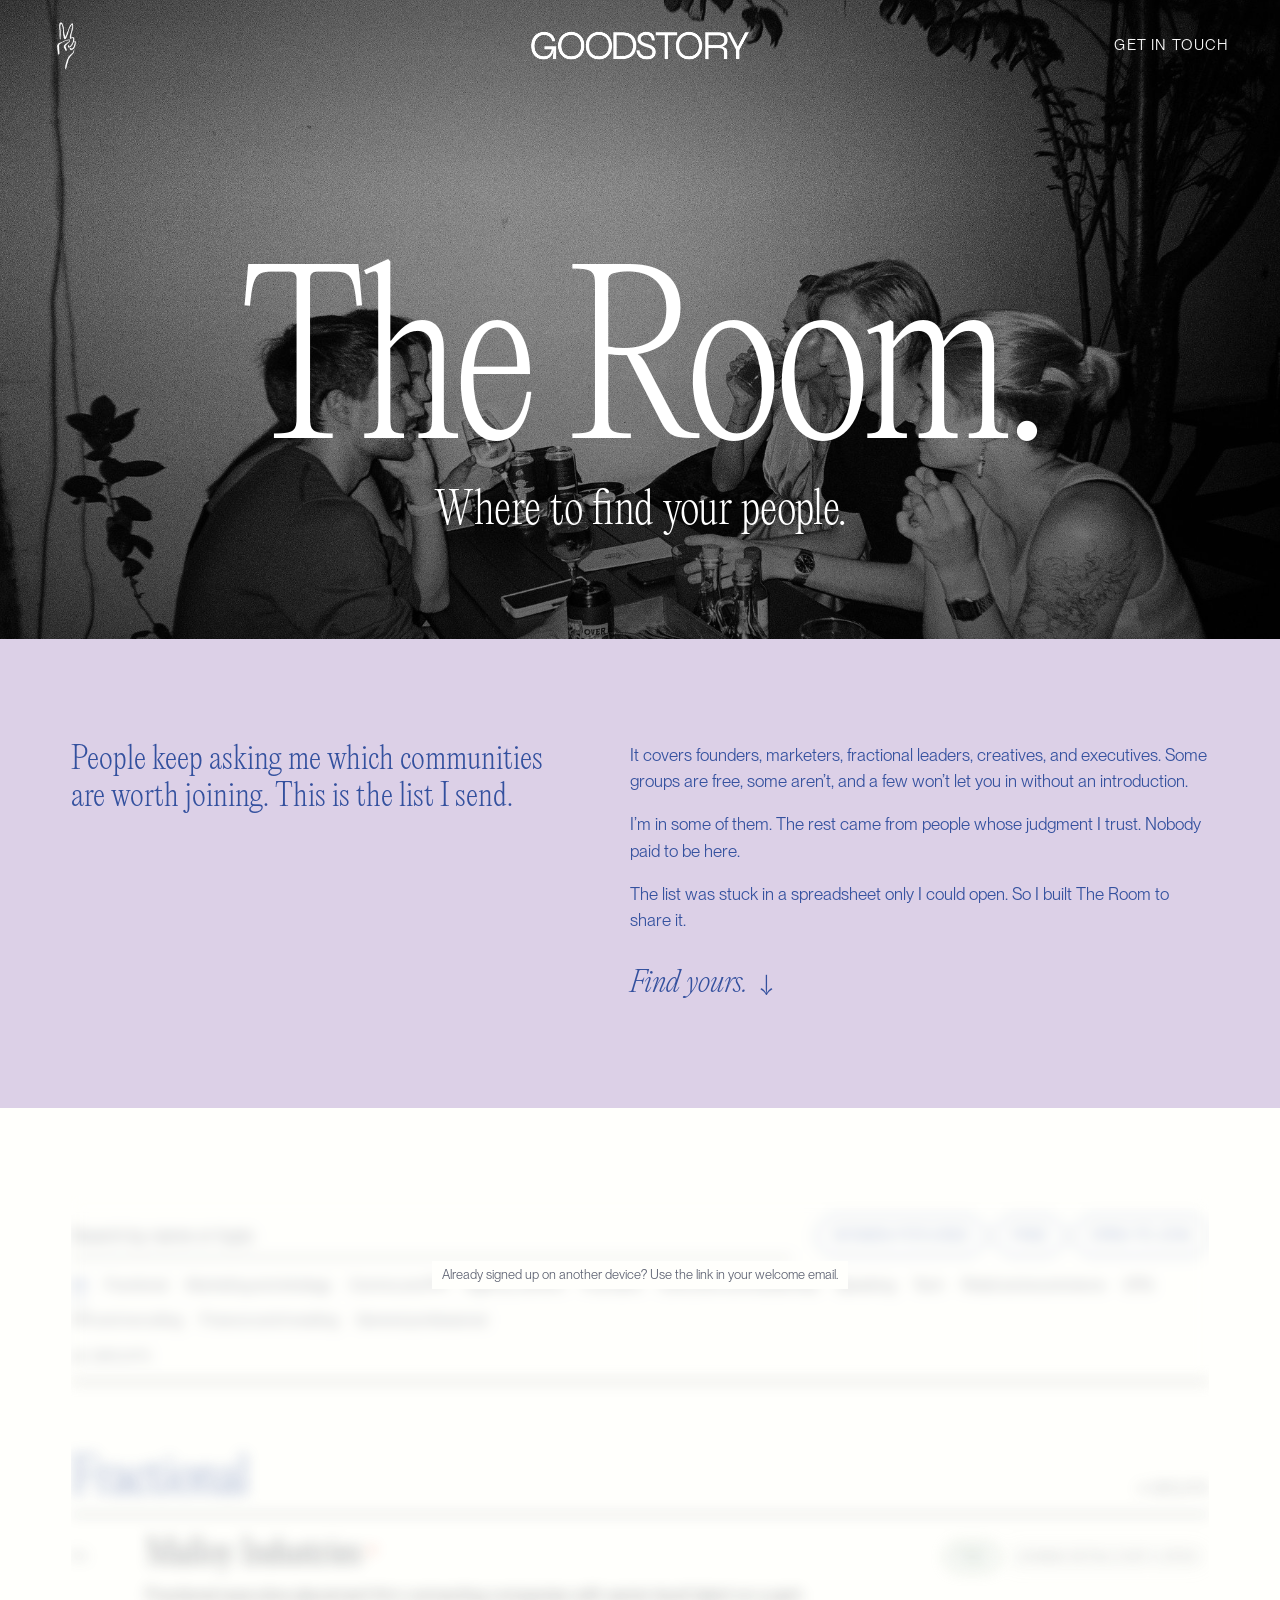
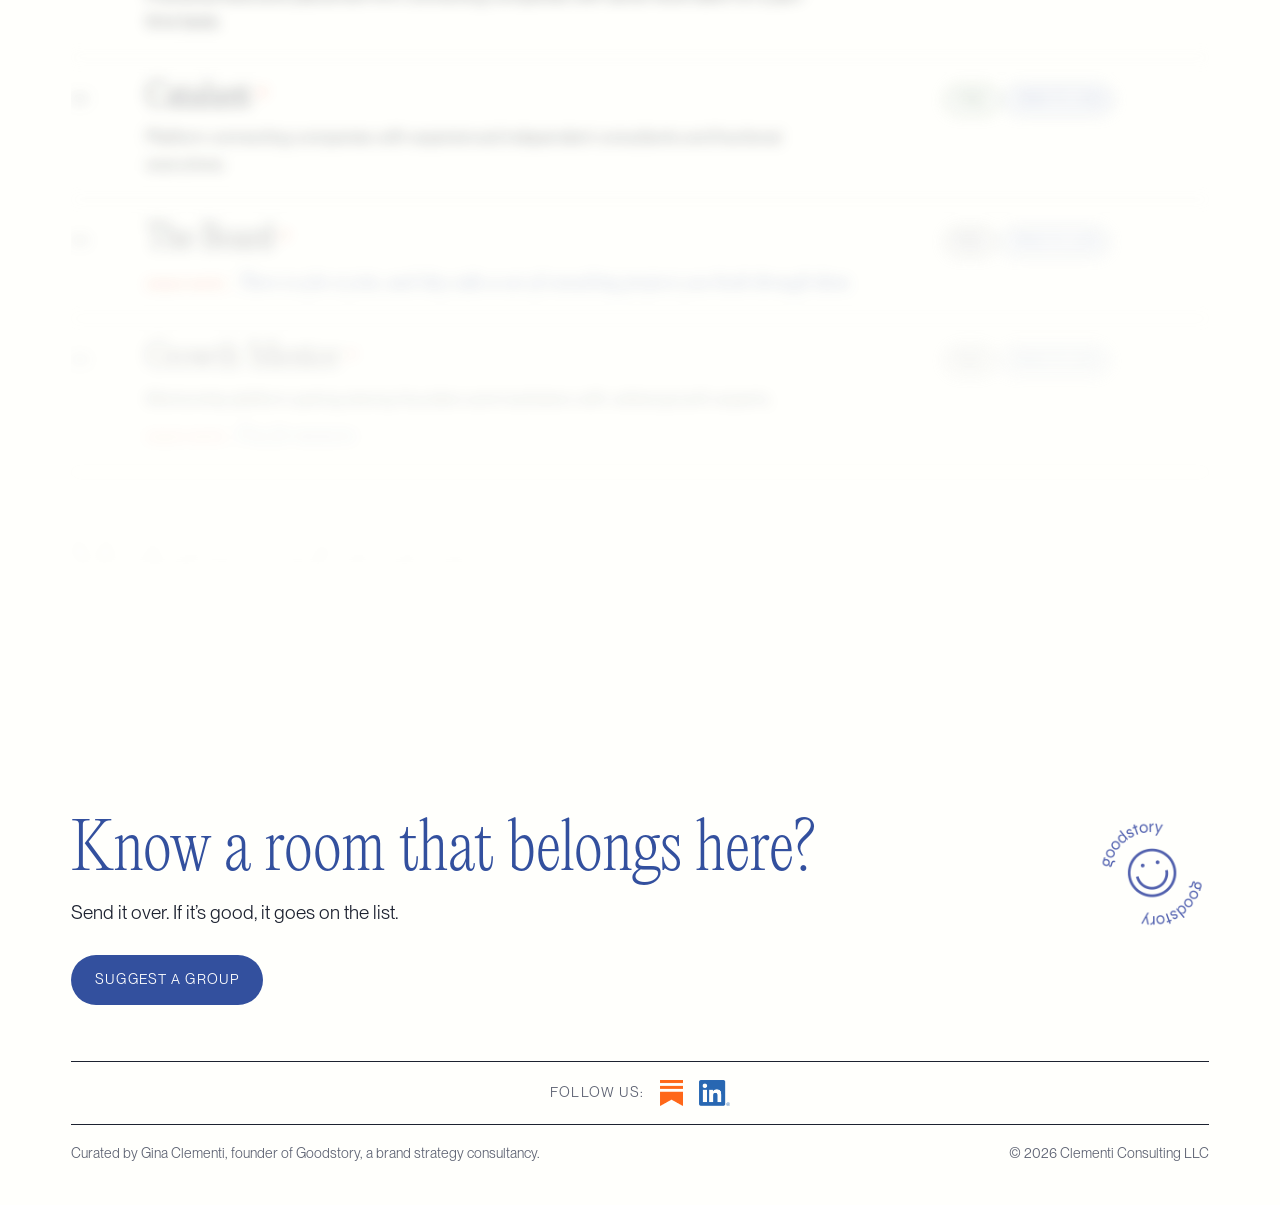
==== list-r7k2.html @ fc6323b0 "List page: soft email gate with Flodesk form" ====
<!doctype html>
<html lang="en">
<head>
  <meta charset="utf-8">
  <meta name="viewport" content="width=device-width, initial-scale=1">
  <title>Networking groups worth your time | Goodstory</title>
  <meta name="description" content="A curated list of professional communities for marketers, founders, fractional executives, and women in business. Filter by focus, cost, and how to get in.">
  <meta property="og:title" content="The Room: Where to find your people">
  <meta property="og:description" content="A curated list of professional communities for marketers, founders, fractional executives, and women in business. Filter by focus, cost, and how to get in.">
  <meta property="og:type" content="website">
  <meta name="twitter:card" content="summary">
  <meta name="robots" content="noindex, nofollow">
  <link rel="icon" type="image/png" href="goodstory-peace.png">
  <link rel="preload" href="editorial-new-ultralight.woff" as="font" type="font/woff" crossorigin>
  <link rel="preload" href="neue-montreal-book.woff" as="font" type="font/woff" crossorigin>
  <link rel="stylesheet" href="styles.css">
  <script>
    (function(w, d, t, h, s, n) {
      w.FlodeskObject = n;
      var fn = function() {
        (w[n].q = w[n].q || []).push(arguments);
      };
      w[n] = w[n] || fn;
      var f = d.getElementsByTagName(t)[0];
      var v = '?v=' + Math.floor(new Date().getTime() / (120 * 1000)) * 60;
      var sm = d.createElement(t);
      sm.async = true;
      sm.type = 'module';
      sm.src = h + s + '.mjs' + v;
      f.parentNode.insertBefore(sm, f);
      var sn = d.createElement(t);
      sn.async = true;
      sn.noModule = true;
      sn.src = h + s + '.js' + v;
      f.parentNode.insertBefore(sn, f);
    })(window, document, 'script', 'https://assets.flodesk.com', '/universal', 'fd');
  </script>
  <script>
    // Soft gate: decide before first paint whether this visitor is already "in".
    (function () {
      var KEY = "theroom_in";
      var inside = false;
      try { inside = localStorage.getItem(KEY) === "1"; } catch (e) {}
      var p = new URLSearchParams(location.search);
      if (p.get("in") === "1") {
        inside = true;
        try { localStorage.setItem(KEY, "1"); } catch (e) {}
        p.delete("in");
        var qs = p.toString();
        try { history.replaceState(null, "", location.pathname + (qs ? "?" + qs : "") + location.hash); } catch (e) {}
      }
      if (!inside) document.documentElement.classList.add("is-gated");
    })();
  </script>
</head>
<body>
  <a class="skip" href="#list">Skip to the list</a>

  <header class="masthead">
    <a class="masthead__peace" href="https://itsagoodstory.com/" target="_blank" rel="noopener" aria-label="Goodstory home">
      <span class="peace" aria-hidden="true"></span>
    </a>
    <a class="masthead__wordmark" href="https://itsagoodstory.com/" target="_blank" rel="noopener" aria-label="Goodstory">
      <span class="wordmark" aria-hidden="true"></span>
    </a>
    <a class="masthead__cta" href="https://itsagoodstory.com/contact-goodstory" target="_blank" rel="noopener">Get in touch</a>
  </header>

  <main>
    <section class="hero" aria-labelledby="title">
      <div class="hero__banner">
        <div class="hero__inner">
          <h1 id="title" class="hero__title">The Room.</h1>
          <p class="hero__sub">Where to find your people.</p>
        </div>
      </div>

      <div class="hero__intro">
      <div class="hero__inner hero__body">
        <p class="hero__lede">People keep asking me which communities are worth joining. This is the list I send.</p>
        <div class="hero__copy">
          <p>It covers founders, marketers, fractional leaders, creatives, and executives. Some groups are free, some aren’t, and a few won’t let you in without an introduction.</p>
          <p>I’m in some of them. The rest came from people whose judgment I trust. Nobody paid to be here.</p>
          <p>The list was stuck in a spreadsheet only I could open. So I built The Room to share it.</p>
          <a class="hero__find" href="#list">Find yours. <span aria-hidden="true">↓</span></a>
        </div>
      </div>
      </div>
    </section>

    <section id="list" class="directory" aria-label="Networking groups">
      <div class="gate" id="gate" role="dialog" aria-modal="false" aria-labelledby="gate-title">
        <div class="gate__card">
          <h2 id="gate-title" class="visually-hidden">Sign up to open The Room</h2>
          <div id="fd-form-6ad8dcfd21298a131143dacb"></div>
          <script>
            window.fd('form', {
              formId: '6ad8dcfd21298a131143dacb',
              containerEl: '#fd-form-6ad8dcfd21298a131143dacb'
            });
          </script>
          <p class="gate__fine">Already signed up on another device? Use the link in your welcome email.</p>
        </div>
      </div>
      <div class="directory__body">
      <div class="controls" role="search">
        <div class="controls__row">
          <label class="search">
            <span class="visually-hidden">Search by name or topic</span>
            <input id="q" type="search" placeholder="Search by name or topic" autocomplete="off">
          </label>
          <div class="toggles" role="group" aria-label="Filters">
            <button type="button" class="toggle" data-toggle="women" aria-pressed="false">Women-focused</button>
            <button type="button" class="toggle" data-toggle="free" aria-pressed="false">Free</button>
            <button type="button" class="toggle" data-toggle="open" aria-pressed="false">Open to join</button>
          </div>
        </div>
        <div class="cats" role="group" aria-label="Focus" id="cats"></div>
        <p class="count" id="count" aria-live="polite"></p>
      </div>

      <div id="results"></div>

      <div class="empty" id="empty" hidden>
        <p>No groups match these filters.</p>
        <button type="button" class="link-button" id="clear">Clear filters</button>
      </div>
      </div>
    </section>

    <section class="byou" aria-labelledby="byou-title">
      <div class="byou__inner">
        <p class="eyebrow">Brand of You</p>
        <h2 id="byou-title" class="byou__title">You can’t be in every room. <em>Your story can.</em></h2>
        <div class="byou__copy">
          <p>This list can help you find the right room. The real test comes later, in the rooms you’re not in.</p>
          <p>Someone says, “You should talk to...” and has to explain why. Figure out what you’re known for. Build the story around it. Make it easy for other people to carry.</p>
          <a class="button" href="https://itsagoodstory.com/services-storytelling-brand-of-you" target="_blank" rel="noopener">See how Brand of You works</a>
        </div>
      </div>
    </section>
  </main>

  <footer class="footer">
    <div class="footer__top">
      <div>
        <h2 class="footer__title">Know a room that belongs here?</h2>
        <p class="footer__sub">Send it over. If it’s good, it goes on the list.</p>
        <a class="button button--blue" href="mailto:gina@itsagoodstory.com?subject=A%20room%20for%20the%20list">Suggest a group</a>
      </div>
      <img class="badge" src="goodstory-badge.png" alt="" width="480" height="480">
    </div>
    <div class="footer__bar">
      <div class="follow">
        <span class="follow__label">Follow us:</span>
        <a href="https://goodstory.substack.com/" target="_blank" rel="noopener" aria-label="Goodstory on Substack (opens in a new tab)">
          <img src="icon-substack.png" alt="" width="84" height="96" class="follow__icon follow__icon--substack">
        </a>
        <a href="https://www.linkedin.com/company/itsagoodstory/" target="_blank" rel="noopener" aria-label="Goodstory on LinkedIn (opens in a new tab)">
          <img src="icon-linkedin.png" alt="" width="120" height="102" class="follow__icon follow__icon--linkedin">
        </a>
      </div>
    </div>
    <div class="footer__base">
      <p>Curated by Gina Clementi, founder of Goodstory, a brand strategy consultancy.</p>
      <p>© 2026 Clementi Consulting LLC</p>
    </div>
  </footer>

  <script src="app.js" defer></script>
  <script>
    // Unlock once the Flodesk form is submitted successfully.
    (function () {
      var root = document.documentElement;
      if (!root.classList.contains("is-gated")) return;
      var box = document.getElementById("fd-form-6ad8dcfd21298a131143dacb");
      var done = false;
      function unlock() {
        if (done) return; done = true;
        try { localStorage.setItem("theroom_in", "1"); } catch (e) {}
        setTimeout(function () {
          root.classList.remove("is-gated");
          var c = document.getElementById("controls-start") || document.getElementById("list");
          if (c) c.scrollIntoView({ behavior: "smooth", block: "start" });
        }, 1400);
      }
      // Flodesk swaps the form for its thank-you message after a successful submit.
      var submitted = false;
      box.addEventListener("submit", function (e) {
        var f = e.target;
        if (f && f.checkValidity && f.checkValidity()) {
          submitted = true;
          setTimeout(function () { if (submitted) unlock(); }, 4000); // fallback
        }
      }, true);
      new MutationObserver(function () {
        if (!submitted) return;
        var f = box.querySelector("form");
        var gone = !f || f.offsetParent === null || !box.querySelector("input[type=text], input[type=email]") ||
          [].every.call(box.querySelectorAll("input[type=text], input[type=email]"), function (i) { return i.offsetParent === null; });
        if (gone) unlock();
      }).observe(box, { childList: true, subtree: true, attributes: true });
    })();
  </script>
</body>
</html>
---- styles.css ----
/* The Room — Goodstory
   Fonts: PP Editorial New + PP Neue Montreal (files live alongside this stylesheet). */

@font-face { font-family: "Editorial"; src: url("editorial-new-ultralight.woff") format("woff"); font-weight: 200; font-style: normal; font-display: swap; }
@font-face { font-family: "Editorial"; src: url("editorial-new-ultralight-italic.woff") format("woff"); font-weight: 200; font-style: italic; font-display: swap; }
@font-face { font-family: "Montreal"; src: url("neue-montreal-book.woff") format("woff"); font-weight: 400; font-style: normal; font-display: swap; }
@font-face { font-family: "Montreal"; src: url("neue-montreal-medium.woff") format("woff"); font-weight: 500; font-style: normal; font-display: swap; }

:root {
  --cream: #fffffc;
  --paper: #faf9f7;
  --stone: #eaeae7;
  --ink: #1d2230;
  --muted: #5d6272;
  --blue: #33509e;
  --red: #eb3416;
  --lavender: #dcd0e7;
  --green: #1b5125;

  --serif: "Editorial", "Iowan Old Style", "Palatino Linotype", Georgia, serif;
  --sans: "Montreal", "Helvetica Neue", Helvetica, Arial, sans-serif;

  --gutter: clamp(16px, 4vw, 56px);
  --max: 1240px;
}

*, *::before, *::after { box-sizing: border-box; }
html { scroll-behavior: smooth; -webkit-text-size-adjust: 100%; }
body {
  margin: 0;
  background: var(--cream);
  color: var(--ink);
  font-family: var(--sans);
  font-size: 17px;
  line-height: 1.55;
  -webkit-font-smoothing: antialiased;
}
a { color: inherit; }
img { max-width: 100%; }
:focus-visible { outline: 2px solid var(--red); outline-offset: 3px; }

.visually-hidden { position: absolute !important; width: 1px; height: 1px; overflow: hidden; clip: rect(0 0 0 0); white-space: nowrap; }
.skip { position: absolute; left: -9999px; top: 8px; background: var(--blue); color: #fff; padding: 8px 14px; z-index: 50; }
.skip:focus { left: 8px; }

/* Brand marks — PNGs used as masks so they can take any brand color */
.peace, .wordmark { display: block; background: var(--blue); -webkit-mask-repeat: no-repeat; mask-repeat: no-repeat; -webkit-mask-size: contain; mask-size: contain; -webkit-mask-position: center; mask-position: center; }
.peace { -webkit-mask-image: url("goodstory-peace.png"); mask-image: url("goodstory-peace.png"); width: 30px; aspect-ratio: 200 / 370; }
.badge { width: 112px; height: auto; flex: none; }
.wordmark { -webkit-mask-image: url("goodstory-wordmark.png"); mask-image: url("goodstory-wordmark.png"); width: clamp(150px, 18vw, 250px); aspect-ratio: 900 / 180; }

/* Masthead — mirrors itsagoodstory.com */
.masthead {
  position: absolute;
  top: 0;
  left: 0;
  right: 0;
  z-index: 20;
  display: grid;
  grid-template-columns: 1fr auto 1fr;
  align-items: center;
  padding: 18px var(--gutter);
}
.masthead__peace { justify-self: start; }
.masthead__cta {
  justify-self: end;
  color: var(--blue);
  text-decoration: none;
  text-transform: uppercase;
  letter-spacing: .08em;
  font-size: 15px;
}
.masthead__cta:hover { color: var(--red); }

/* Hero */
.hero__inner { max-width: var(--max); margin: 0 auto; padding: 0 var(--gutter); }
/* Your photo, darkened so the white headline reads. The grain comes from the photo itself. */
.hero__banner {
  position: relative;
  padding: clamp(200px, 22vw, 320px) 0 clamp(64px, 8vw, 112px);
  background-color: #1d1d1d;
  background-image:
    linear-gradient(180deg, rgba(0,0,0,.45) 0%, rgba(0,0,0,.28) 30%, rgba(0,0,0,.38) 70%, rgba(0,0,0,.55) 100%),
    url("room-hero.jpg");
  background-size: cover;
  background-position: center 10%;
}
.hero__title {
  margin: 0;
  font-family: var(--serif);
  font-weight: 200;
  color: #fff;
  font-size: clamp(84px, 17vw, 240px);
  line-height: .86;
  letter-spacing: -.035em;
}
.hero__sub {
  margin: 18px 0 0;
  font-family: var(--serif);
  font-weight: 200;
  font-size: clamp(26px, 3.4vw, 44px);
  line-height: 1.15;
  color: #fff;
}
.hero__body {
  display: grid;
  grid-template-columns: 5fr 6fr;
  gap: clamp(28px, 6vw, 96px);
}
/* Lavender "breathing room" block for the intro, per the brand guidelines */
.hero__intro { color: var(--blue); background: var(--lavender); padding: clamp(56px, 8vw, 104px) 0; margin-bottom: clamp(48px, 7vw, 88px); }
.hero__lede {
  margin: 0;
  font-family: var(--serif);
  font-weight: 200;
  font-size: clamp(24px, 2.4vw, 32px);
  line-height: 1.22;
}
.hero__copy p { margin: 0 0 1em; max-width: 34em; }
.hero__find {
  display: inline-flex;
  gap: .4em;
  margin-top: .4em;
  font-family: var(--serif);
  font-style: italic;
  font-size: 28px;
  color: var(--red);
  text-decoration: none;
}
.hero__find:hover { text-decoration: underline; text-underline-offset: 6px; text-decoration-thickness: 1px; }

/* Directory */
.directory {
  max-width: var(--max);
  margin: 0 auto;
  padding: 0 var(--gutter) clamp(72px, 10vw, 140px);
  scroll-margin-top: 0;
}
.controls {
  position: sticky;
  top: 0;
  z-index: 10;
  background: var(--cream);
  padding: 18px 0 14px;
  border-bottom: 1px solid var(--ink);
}
.controls__row { display: flex; flex-wrap: wrap; gap: 14px 24px; align-items: center; justify-content: space-between; }
.search { flex: 1 1 280px; }
.search input {
  width: 100%;
  font: inherit;
  font-size: 18px;
  color: var(--ink);
  background: transparent;
  border: 0;
  border-bottom: 1px solid var(--muted);
  border-radius: 0;
  padding: 8px 0;
  -webkit-appearance: none;
  appearance: none;
}
.search input::placeholder { color: var(--muted); }
.search input:focus { outline: none; border-bottom-color: var(--blue); }

.toggles { display: flex; flex-wrap: wrap; gap: 8px; }
.toggle, .cat {
  font: inherit;
  cursor: pointer;
  border-radius: 999px;
  transition: background-color .15s, color .15s, border-color .15s;
}
.toggle {
  font-size: 14px;
  letter-spacing: .06em;
  text-transform: uppercase;
  padding: 8px 16px;
  color: var(--blue);
  background: transparent;
  border: 1px solid var(--blue);
}
.toggle:hover { background: var(--lavender); }
.toggle[aria-pressed="true"] { background: var(--blue); color: #fff; }

.cats { display: flex; gap: 6px 18px; flex-wrap: wrap; margin-top: 14px; }
.cat {
  background: none;
  border: 0;
  border-radius: 0;
  padding: 2px 0;
  font-size: 15px;
  color: var(--muted);
  border-bottom: 1px solid transparent;
}
.cat:hover { color: var(--ink); }
.cat[aria-pressed="true"] { color: var(--blue); border-bottom-color: var(--blue); }
.count { margin: 12px 0 0; font-size: 13px; letter-spacing: .08em; text-transform: uppercase; color: var(--muted); }

.section { margin-top: clamp(40px, 6vw, 72px); }
.section__head {
  display: flex;
  align-items: baseline;
  justify-content: space-between;
  gap: 16px;
  padding-bottom: 10px;
  border-bottom: 1px solid var(--ink);
}
.section__title {
  margin: 0;
  font-family: var(--serif);
  font-weight: 200;
  font-size: clamp(30px, 4vw, 48px);
  line-height: 1.05;
  color: var(--blue);
}
.section__n { font-size: 13px; letter-spacing: .08em; text-transform: uppercase; color: var(--muted); white-space: nowrap; }

.group {
  display: grid;
  grid-template-columns: 3.2rem minmax(0, 1fr) minmax(0, 16.5rem);
  gap: 8px 24px;
  padding: 22px 0;
  border-bottom: 1px solid var(--stone);
}
.group__idx { font-size: 13px; color: var(--muted); padding-top: 9px; font-variant-numeric: tabular-nums; }
.group__name {
  margin: 0;
  font-family: var(--serif);
  font-weight: 200;
  font-size: clamp(26px, 2.6vw, 34px);
  line-height: 1.1;
}
.group__name a { text-decoration: none; background-image: linear-gradient(var(--red), var(--red)); background-size: 0 1px; background-position: 0 100%; background-repeat: no-repeat; transition: background-size .25s; }
.group__name a:hover { background-size: 100% 1px; color: var(--ink); }
.group__name .arrow { font-family: var(--sans); font-size: .5em; color: var(--red); vertical-align: .45em; margin-left: .25em; }
.group__desc { margin: 8px 0 0; max-width: 40em; }
.group__desc--missing { color: var(--muted); }
.group__note {
  margin: 12px 0 0;
  max-width: 40em;
  font-family: var(--serif);
  font-style: italic;
  font-size: 19px;
  line-height: 1.35;
  color: var(--blue);
}
.group__note::before { content: "Gina’s note: "; font-family: var(--sans); font-style: normal; font-size: 12px; letter-spacing: .08em; text-transform: uppercase; color: var(--red); margin-right: .35em; }
.group__nolink { font-size: 13px; color: var(--muted); margin: 8px 0 0; }

.tags { display: flex; flex-wrap: wrap; align-content: flex-start; gap: 6px; padding: 6px 0 0; list-style: none; margin: 0; }
.tag {
  font-size: 12px;
  letter-spacing: .06em;
  text-transform: uppercase;
  line-height: 1;
  padding: 7px 10px;
  white-space: nowrap;
  border-radius: 999px;
  border: 1px solid var(--stone);
  color: var(--ink);
  background: var(--paper);
}
.tag--free { background: #fff; border-color: var(--green); color: var(--green); }
.tag--paid { background: #fff; border-color: var(--ink); }
.tag--open { background: #fff; border-color: var(--blue); color: var(--blue); }
.tag--referral { background: var(--blue); border-color: var(--blue); color: #fff; }
.tag--women { background: var(--lavender); border-color: var(--lavender); color: var(--ink); }
.tag--unknown { color: var(--muted); background: transparent; border-style: dashed; border-color: #c9c9c4; }

.empty { padding: 56px 0; }
.empty p { margin: 0 0 10px; font-family: var(--serif); font-size: 32px; font-weight: 200; }
.link-button { font: inherit; background: none; border: 0; padding: 0; color: var(--red); text-decoration: underline; text-underline-offset: 4px; cursor: pointer; }

/* Brand of You — the green block from the main site */
.byou { background: var(--green); color: #fff; }
.byou__inner {
  max-width: var(--max);
  margin: 0 auto;
  padding: clamp(72px, 10vw, 140px) var(--gutter);
  display: grid;
  grid-template-columns: 7fr 5fr;
  gap: 24px clamp(28px, 6vw, 96px);
  align-items: end;
}
.eyebrow { grid-column: 1 / -1; margin: 0; font-size: 14px; letter-spacing: .1em; text-transform: uppercase; color: var(--lavender); }
.byou__title {
  margin: 0;
  font-family: var(--serif);
  font-weight: 200;
  font-size: clamp(44px, 6.4vw, 92px);
  line-height: .98;
  letter-spacing: -.02em;
}
.byou__title em { color: var(--lavender); }
.byou__copy p { margin: 0 0 1em; }
.button {
  display: inline-block;
  margin-top: .6em;
  padding: 14px 24px;
  border-radius: 999px;
  background: var(--lavender);
  color: var(--ink);
  text-decoration: none;
  font-size: 14px;
  letter-spacing: .08em;
  text-transform: uppercase;
  transition: background-color .15s, color .15s;
}
.button:hover { background: #fff; }

/* Footer */
.footer { max-width: var(--max); margin: 0 auto; padding: clamp(64px, 9vw, 120px) var(--gutter) 40px; }
.footer__top { display: flex; justify-content: space-between; align-items: flex-start; gap: 24px; }
.footer__title { margin: 0; font-family: var(--serif); font-weight: 200; font-size: clamp(38px, 5vw, 68px); line-height: 1.02; color: var(--blue); }
.footer__sub { margin: 14px 0 0; font-size: 19px; }
.footer__bar {
  display: flex;
  flex-wrap: wrap;
  align-items: center;
  justify-content: center;
  gap: 16px 32px;
  margin-top: 56px;
  padding: 18px 0;
  border-top: 1px solid var(--ink);
  border-bottom: 1px solid var(--ink);
}
.footer__links { display: flex; flex-wrap: wrap; gap: 12px 32px; }
.footer__links a { text-decoration: none; text-transform: uppercase; letter-spacing: .08em; font-size: 14px; color: var(--blue); }
.footer__links a:hover { color: var(--red); }
.footer__base { display: flex; flex-wrap: wrap; justify-content: space-between; gap: 8px 24px; margin-top: 18px; font-size: 14px; color: var(--muted); }
.footer__base p { margin: 0; }

/* Small screens */
@media (max-width: 820px) {
  .hero__body, .byou__inner { grid-template-columns: 1fr; }
  .group { grid-template-columns: 2.2rem minmax(0, 1fr); }
  .tags { grid-column: 2; padding-top: 4px; }
  .masthead__cta { font-size: 13px; }
  .peace { width: 24px; }
  .badge { width: 80px; }
}
@media (max-width: 520px) {
  .masthead { grid-template-columns: auto 1fr auto; gap: 12px; }
  .masthead__wordmark { justify-self: center; }
  .wordmark { width: 130px; }
  .controls { position: static; }
  .toggles { width: 100%; }
  .toggle { flex: 1 1 auto; padding: 8px 10px; font-size: 12px; }
  .cats { flex-wrap: nowrap; overflow-x: auto; padding-bottom: 6px; scrollbar-width: none; }
  .cats::-webkit-scrollbar { display: none; }
  .cat { white-space: nowrap; }
  .group { grid-template-columns: minmax(0, 1fr); }
  .group__idx { display: none; }
  .tags { grid-column: 1; }
}

@media (prefers-reduced-motion: reduce) {
  html { scroll-behavior: auto; }
  * { transition: none !important; }
}
.count__clear { margin-left: 14px; font-size: 13px; letter-spacing: .08em; text-transform: uppercase; }

.button--blue { background: var(--blue); color: #fff; margin-top: 28px; }
.button--blue:hover { background: var(--red); color: #fff; }
.follow { display: flex; align-items: center; gap: 16px; }
.follow__label { text-transform: uppercase; letter-spacing: .08em; font-size: 14px; color: var(--muted); }
.follow a { display: inline-flex; transition: opacity .15s, transform .15s; }
.follow a:hover { opacity: .8; transform: translateY(-1px); }
.follow__icon { height: 26px; width: auto; }

/* Header sits on the dark photo */
.masthead .peace, .masthead .wordmark { background: #fff; }
.masthead__cta { color: #fff; }
.masthead__cta:hover { color: var(--lavender); }
.hero__intro .hero__find { color: var(--blue); }
.hero__banner .hero__inner { text-align: center; }

/* Flodesk sign-up form, in its own blue band after Brand of You */
.signup { background: var(--blue); }
.signup__inner { max-width: 760px; margin: 0 auto; padding: clamp(40px, 6vw, 72px) var(--gutter); }

/* Landing page: what's inside teaser */
.inside__inner { max-width: var(--max); margin: 0 auto; padding: 0 var(--gutter) clamp(56px, 8vw, 104px); }
.eyebrow--blue { color: var(--blue); margin-bottom: 14px; }
.inside__title { margin: 0; max-width: 18em; font-family: var(--serif); font-weight: 200; font-size: clamp(34px, 4.6vw, 60px); line-height: 1.04; color: var(--blue); }
.inside__copy { margin: 20px 0 0; max-width: 34em; font-size: 18px; }
.inside__cats { display: flex; flex-wrap: wrap; gap: 8px; list-style: none; margin: 28px 0 0; padding: 0; }
.inside__cats li { font-size: 13px; letter-spacing: .06em; text-transform: uppercase; padding: 8px 12px; border: 1px solid var(--blue); border-radius: 999px; color: var(--blue); }

/* Soft gate on the list page */
.gate { display: none; }
.is-gated .directory { position: relative; }
.is-gated .gate {
  display: block;
  position: absolute;
  z-index: 15;
  top: clamp(24px, 4vw, 56px);
  left: var(--gutter);
  right: var(--gutter);
}
.gate__card { max-width: 640px; margin: 0 auto; text-align: center; }
.gate__card > div { box-shadow: 0 30px 80px rgba(29, 34, 48, .18); }
.gate__fine { margin: 14px 0 0; font-size: 13px; color: var(--muted); background: var(--cream); display: inline-block; padding: 4px 10px; }
.is-gated .directory__body {
  height: 980px;
  overflow: hidden;
  filter: blur(7px);
  opacity: .55;
  pointer-events: none;
  user-select: none;
  -webkit-mask-image: linear-gradient(#000 45%, transparent);
  mask-image: linear-gradient(#000 45%, transparent);
}
.is-gated .byou { display: none; }
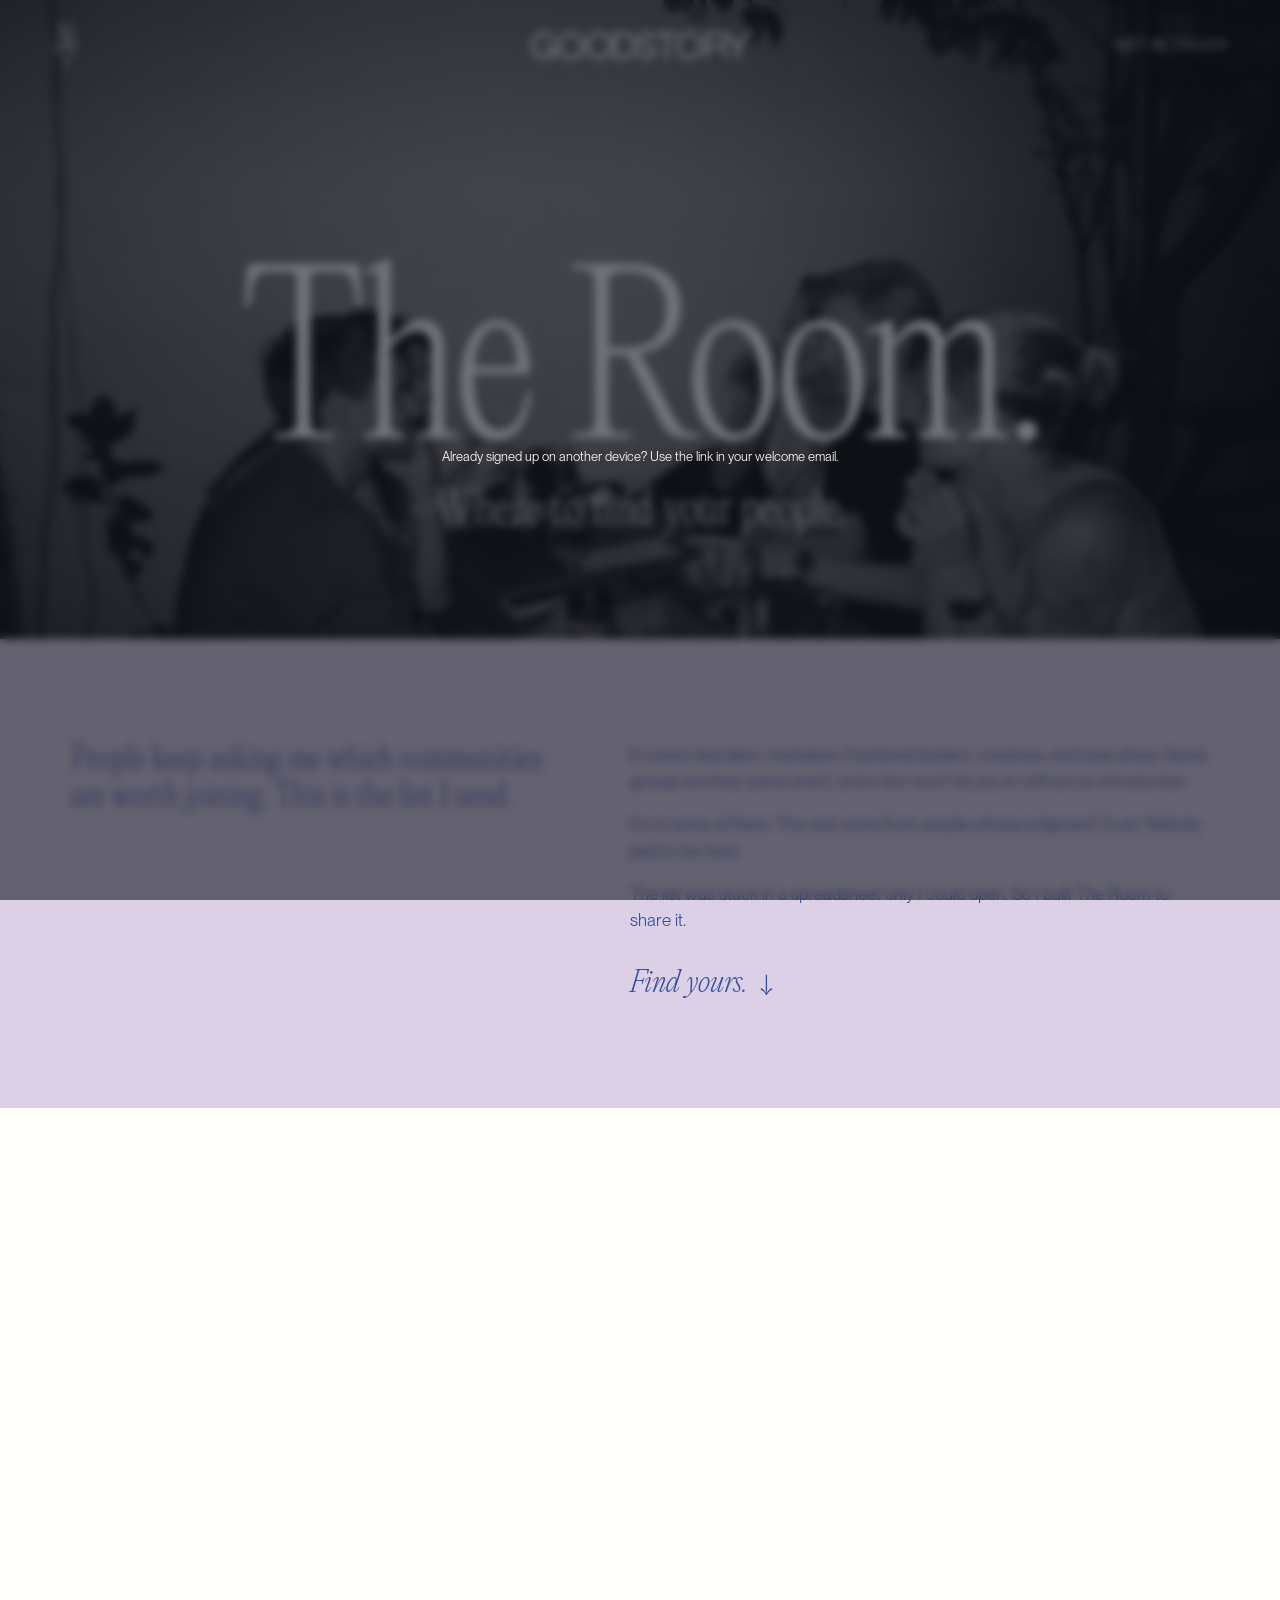
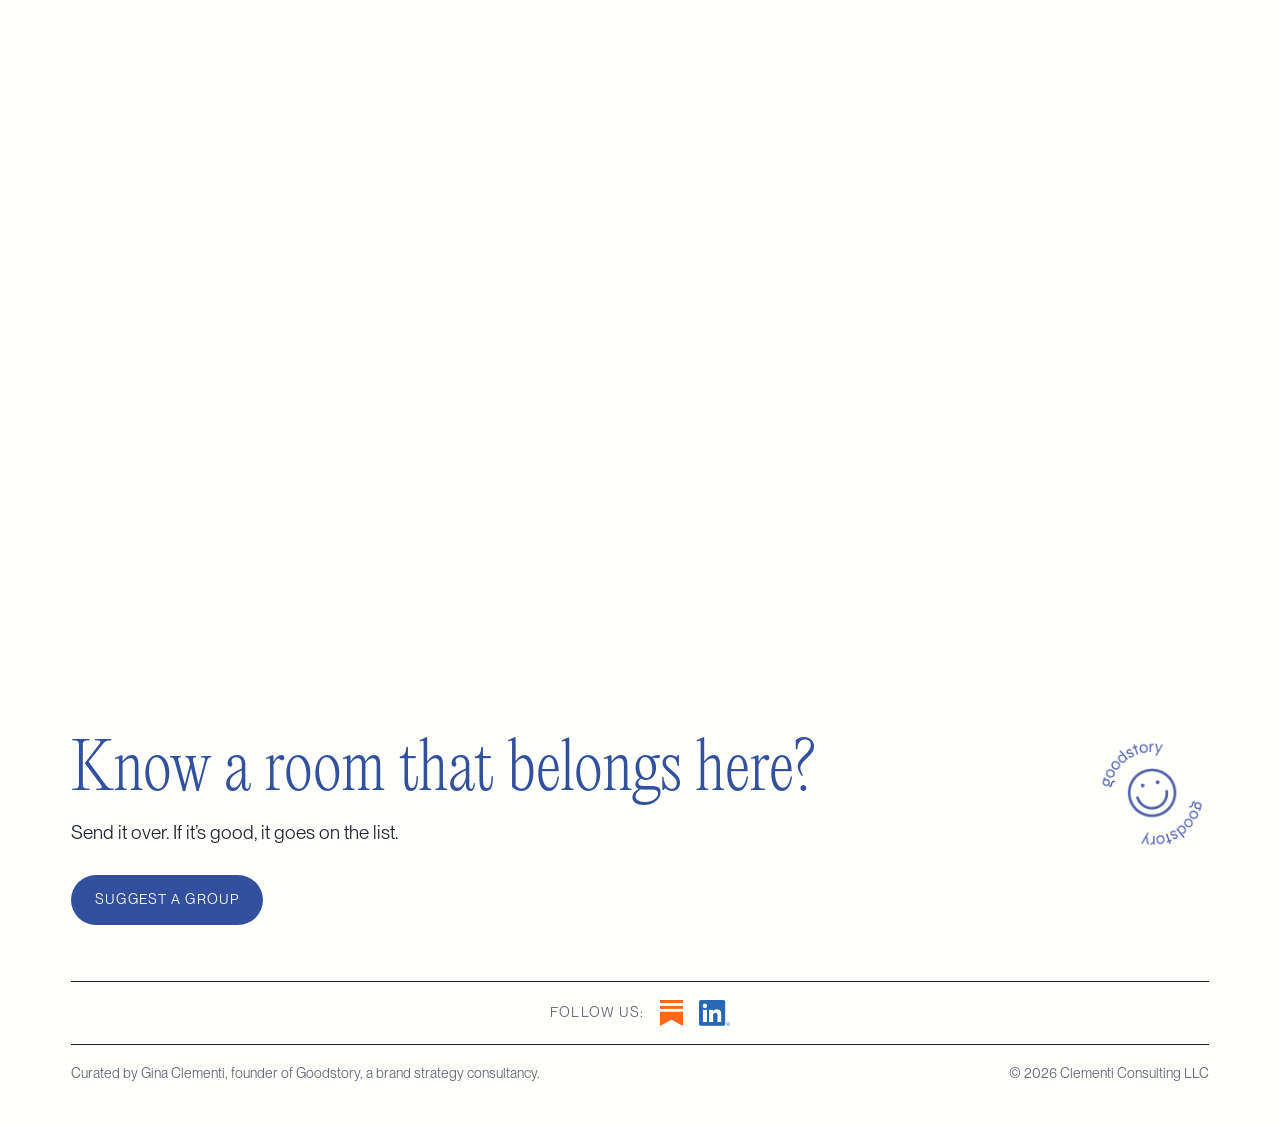
==== commit 3e419617: "Add files via upload" ====
--- a/list-r7k2.html
+++ b/list-r7k2.html
@@ -89,7 +89,7 @@
     </section>
 
     <section id="list" class="directory" aria-label="Networking groups">
-      <div class="gate" id="gate" role="dialog" aria-modal="false" aria-labelledby="gate-title">
+      <div class="gate" id="gate" role="dialog" aria-modal="true" aria-labelledby="gate-title">
         <div class="gate__card">
           <h2 id="gate-title" class="visually-hidden">Sign up to open The Room</h2>
           <div id="fd-form-6ad8dcfd21298a131143dacb"></div>
--- a/styles.css
+++ b/styles.css
@@ -388,20 +388,27 @@
 
 /* Soft gate on the list page */
 .gate { display: none; }
-.is-gated .directory { position: relative; }
+.is-gated, .is-gated body { overflow: hidden; }
 .is-gated .gate {
-  display: block;
-  position: absolute;
-  z-index: 15;
-  top: clamp(24px, 4vw, 56px);
-  left: var(--gutter);
-  right: var(--gutter);
-}
-.gate__card { max-width: 640px; margin: 0 auto; text-align: center; }
-.gate__card > div { box-shadow: 0 30px 80px rgba(29, 34, 48, .18); }
-.gate__fine { margin: 14px 0 0; font-size: 13px; color: var(--muted); background: var(--cream); display: inline-block; padding: 4px 10px; }
+  display: flex;
+  position: fixed;
+  inset: 0;
+  z-index: 100;
+  align-items: center;
+  justify-content: center;
+  padding: 24px 16px;
+  overflow-y: auto;
+  background: rgba(20, 24, 34, .6);
+  -webkit-backdrop-filter: blur(4px);
+  backdrop-filter: blur(4px);
+  animation: gate-in .35s ease-out both;
+}
+@keyframes gate-in { from { opacity: 0; } to { opacity: 1; } }
+.gate__card { width: 100%; max-width: 560px; margin: auto; text-align: center; }
+.gate__card > div { box-shadow: 0 30px 80px rgba(0, 0, 0, .35); }
+.gate__fine { margin: 14px 0 0; font-size: 13px; color: #fff; }
 .is-gated .directory__body {
-  height: 980px;
+  height: 900px;
   overflow: hidden;
   filter: blur(7px);
   opacity: .55;
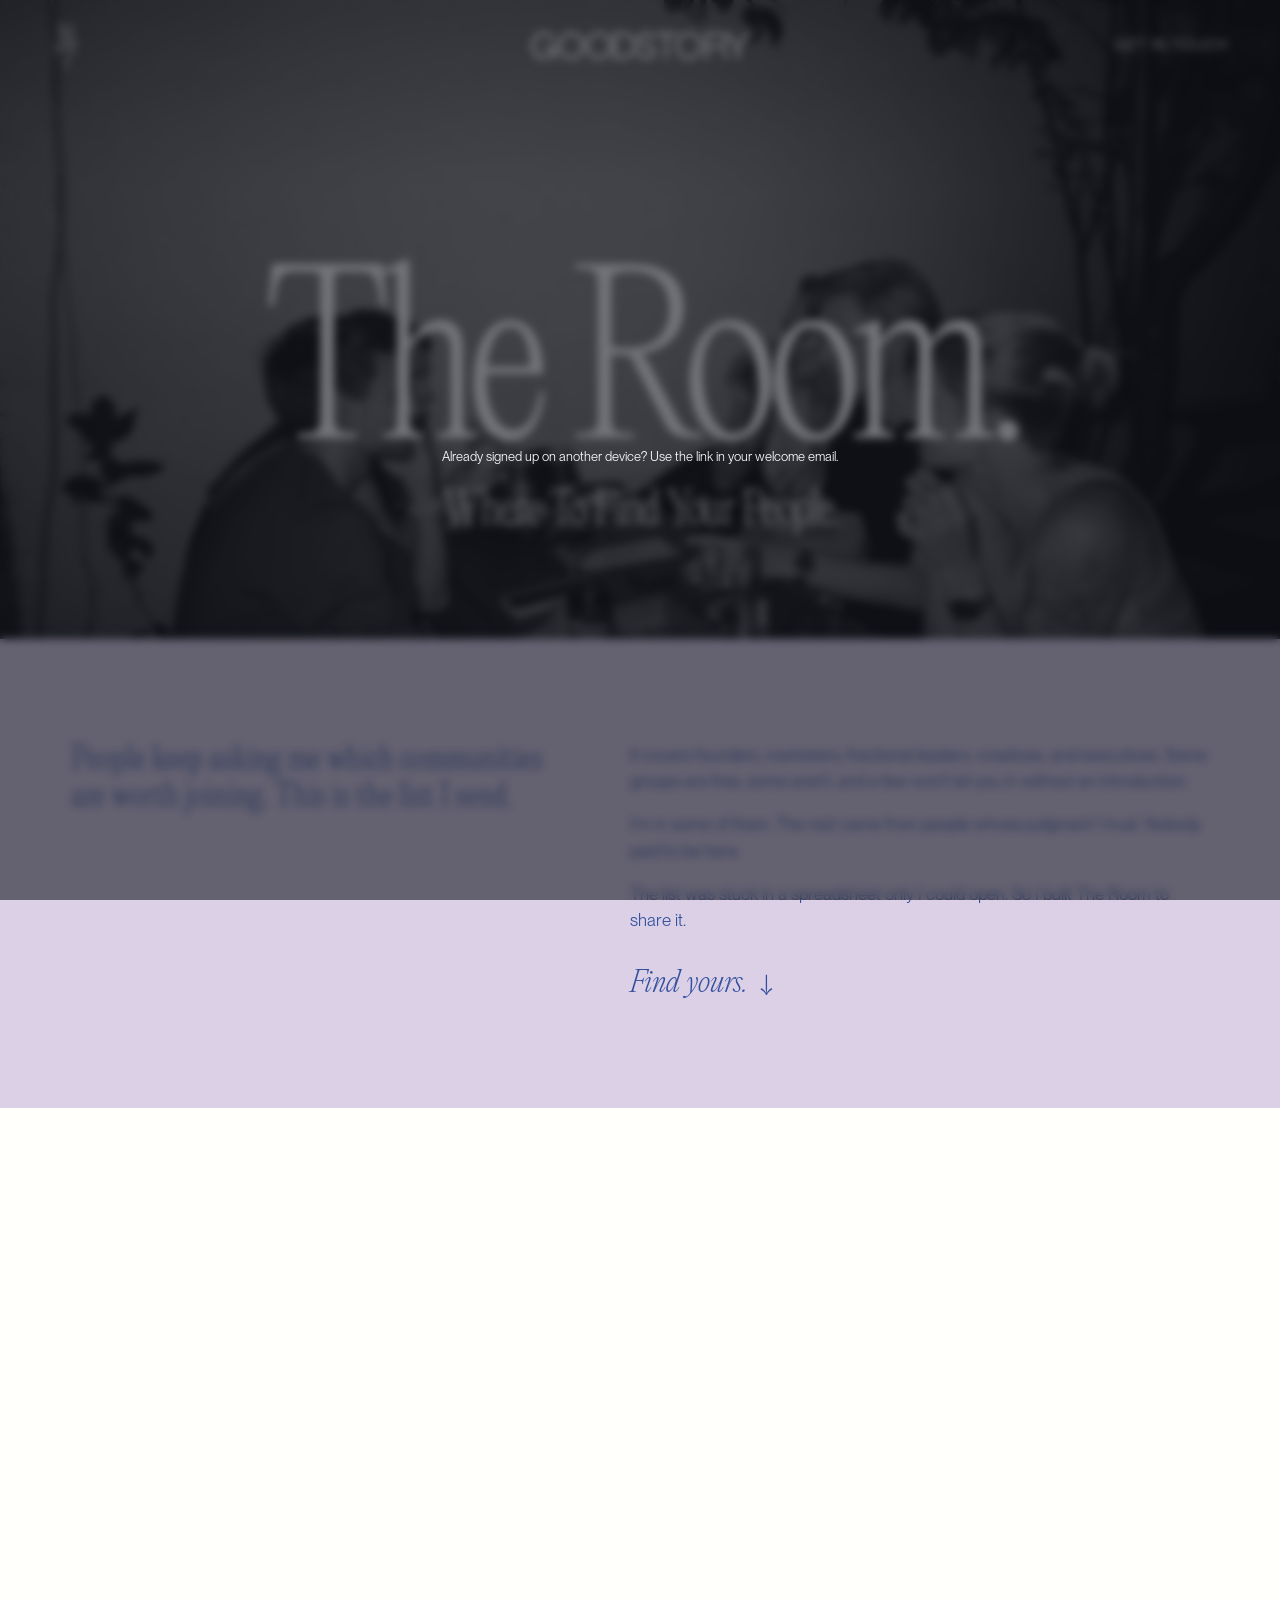
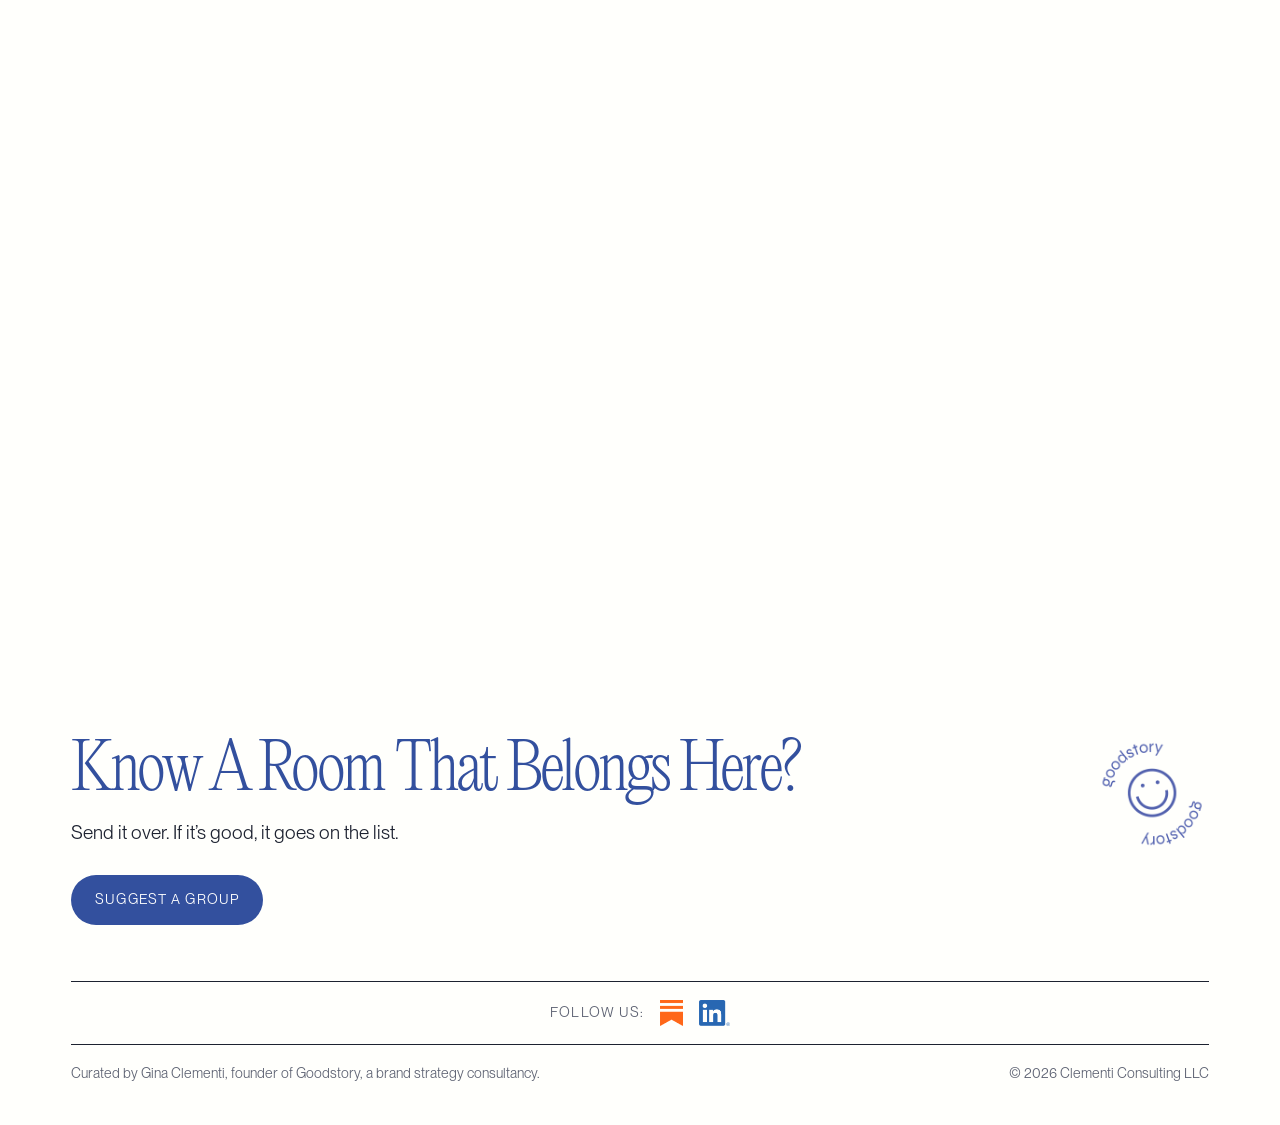
==== commit e7b5e87d: "Display type: tighter tracking and Title Case headlines to match itsagoodstory.com" ====
--- a/list-r7k2.html
+++ b/list-r7k2.html
@@ -71,7 +71,7 @@
       <div class="hero__banner">
         <div class="hero__inner">
           <h1 id="title" class="hero__title">The Room.</h1>
-          <p class="hero__sub">Where to find your people.</p>
+          <p class="hero__sub">Where To Find Your People.</p>
         </div>
       </div>
 
@@ -130,8 +130,11 @@
 
     <section class="byou" aria-labelledby="byou-title">
       <div class="byou__inner">
-        <p class="eyebrow">Brand of You</p>
-        <h2 id="byou-title" class="byou__title">You can’t be in every room. <em>Your story can.</em></h2>
+        <h2 id="byou-title" class="byou__title">
+          <span>You Can’t Be</span>
+          <span>In Every Room.</span>
+          <span class="byou__accent">Your Story Can.</span>
+        </h2>
         <div class="byou__copy">
           <p>This list can help you find the right room. The real test comes later, in the rooms you’re not in.</p>
           <p>Someone says, “You should talk to...” and has to explain why. Figure out what you’re known for. Build the story around it. Make it easy for other people to carry.</p>
@@ -144,7 +147,7 @@
   <footer class="footer">
     <div class="footer__top">
       <div>
-        <h2 class="footer__title">Know a room that belongs here?</h2>
+        <h2 class="footer__title">Know A Room That Belongs Here?</h2>
         <p class="footer__sub">Send it over. If it’s good, it goes on the list.</p>
         <a class="button button--blue" href="mailto:gina@itsagoodstory.com?subject=A%20room%20for%20the%20list">Suggest a group</a>
       </div>
--- a/styles.css
+++ b/styles.css
@@ -418,3 +418,34 @@
   mask-image: linear-gradient(#000 45%, transparent);
 }
 .is-gated .byou { display: none; }
+
+/* Brand of You: big, stacked headline like itsagoodstory.com */
+.byou__inner { display: block; }
+.byou__title {
+  font-size: clamp(64px, 11.5vw, 176px);
+  line-height: .84;
+  letter-spacing: -.035em;
+  margin: 0 0 clamp(40px, 6vw, 72px);
+}
+.byou__title span { display: block; }
+.byou__title .byou__accent { color: var(--lavender); }
+.byou__copy {
+  max-width: 34em;
+  margin-left: auto;
+  padding-left: 72px;
+  position: relative;
+}
+.byou__copy::before { content: ""; position: absolute; left: 0; top: .8em; width: 48px; border-top: 2px solid #fff; }
+@media (max-width: 820px) {
+  .byou__copy { margin-left: 0; padding-left: 0; padding-top: 24px; }
+  .byou__copy::before { top: 0; }
+}
+@media (max-width: 520px) { .byou__title { font-size: 15.5vw; } }
+
+/* Match itsagoodstory.com display type: very tight tracking, Title Case on big headlines */
+.hero__title { letter-spacing: -.06em; }
+.hero__sub { letter-spacing: -.035em; }
+.byou__title { letter-spacing: -.055em; }
+.footer__title { letter-spacing: -.045em; }
+.section__title { letter-spacing: -.04em; text-transform: capitalize; }
+.group__name { letter-spacing: -.025em; }
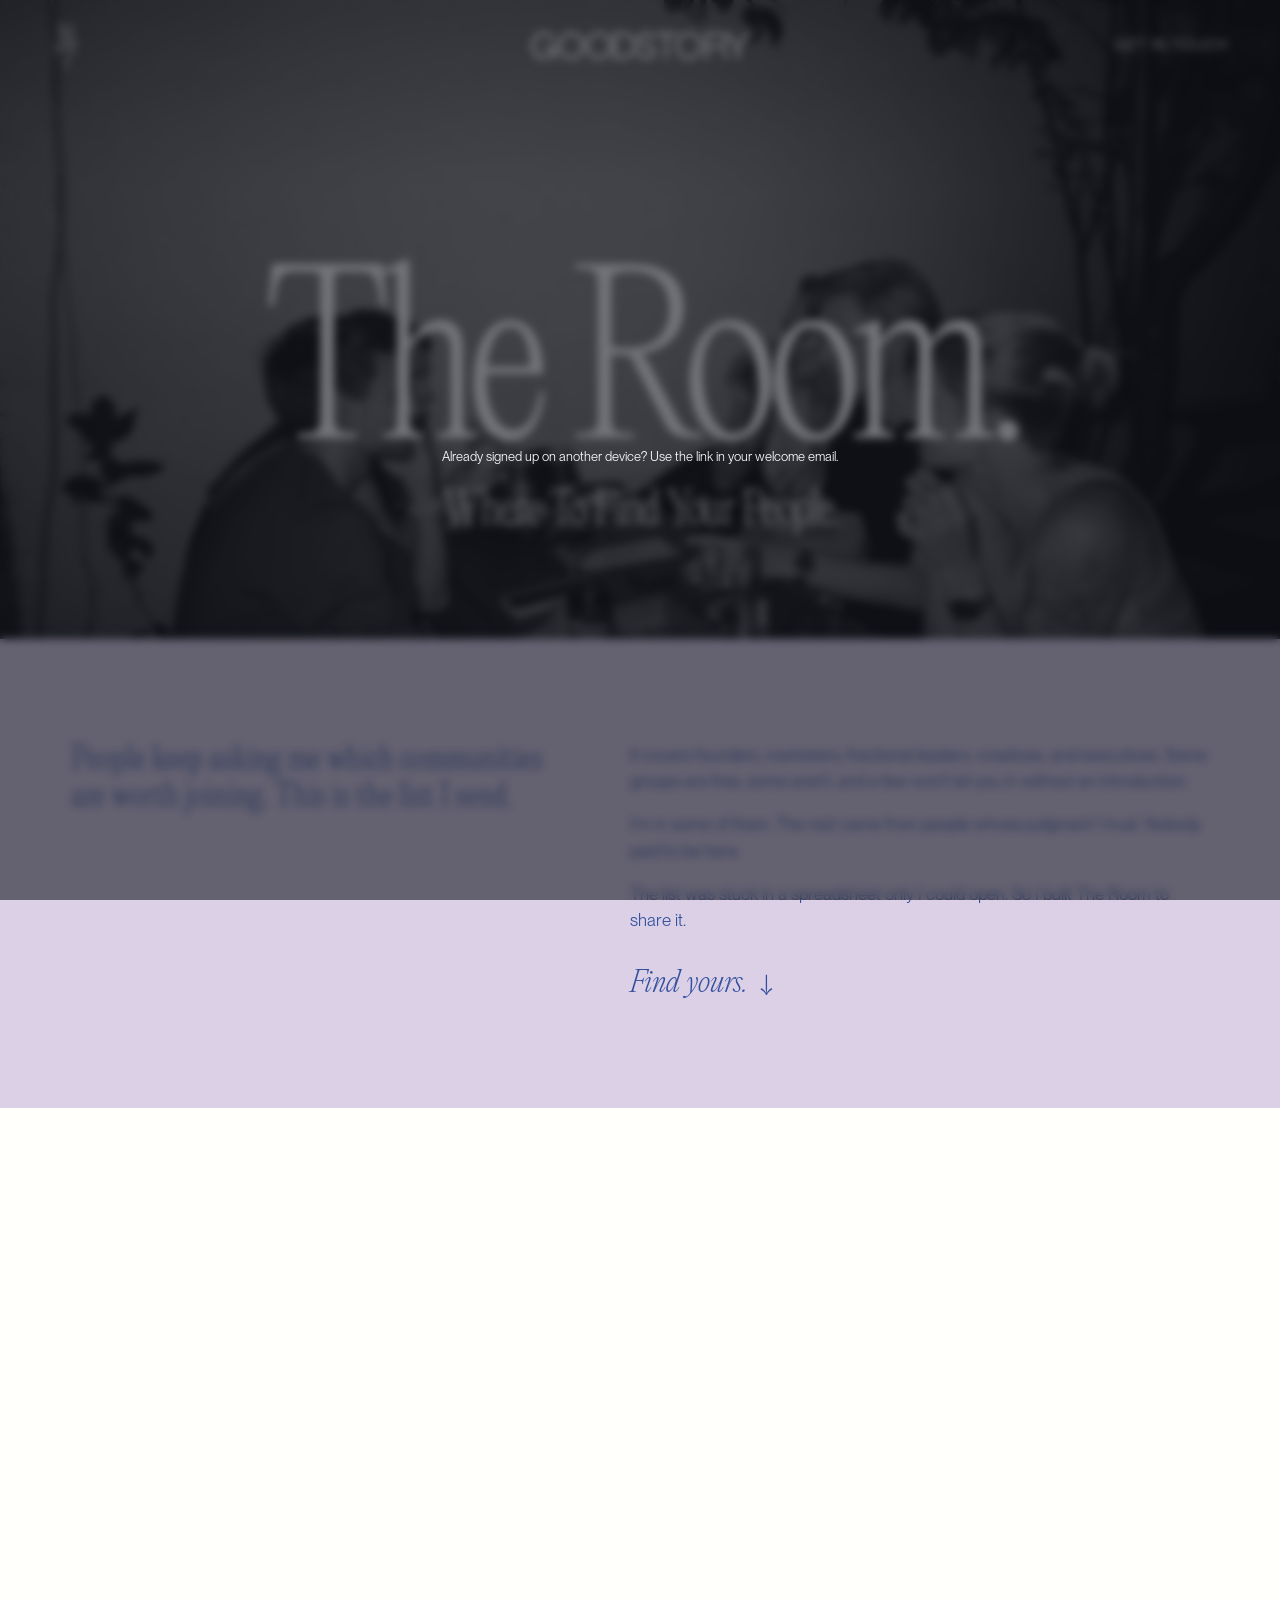
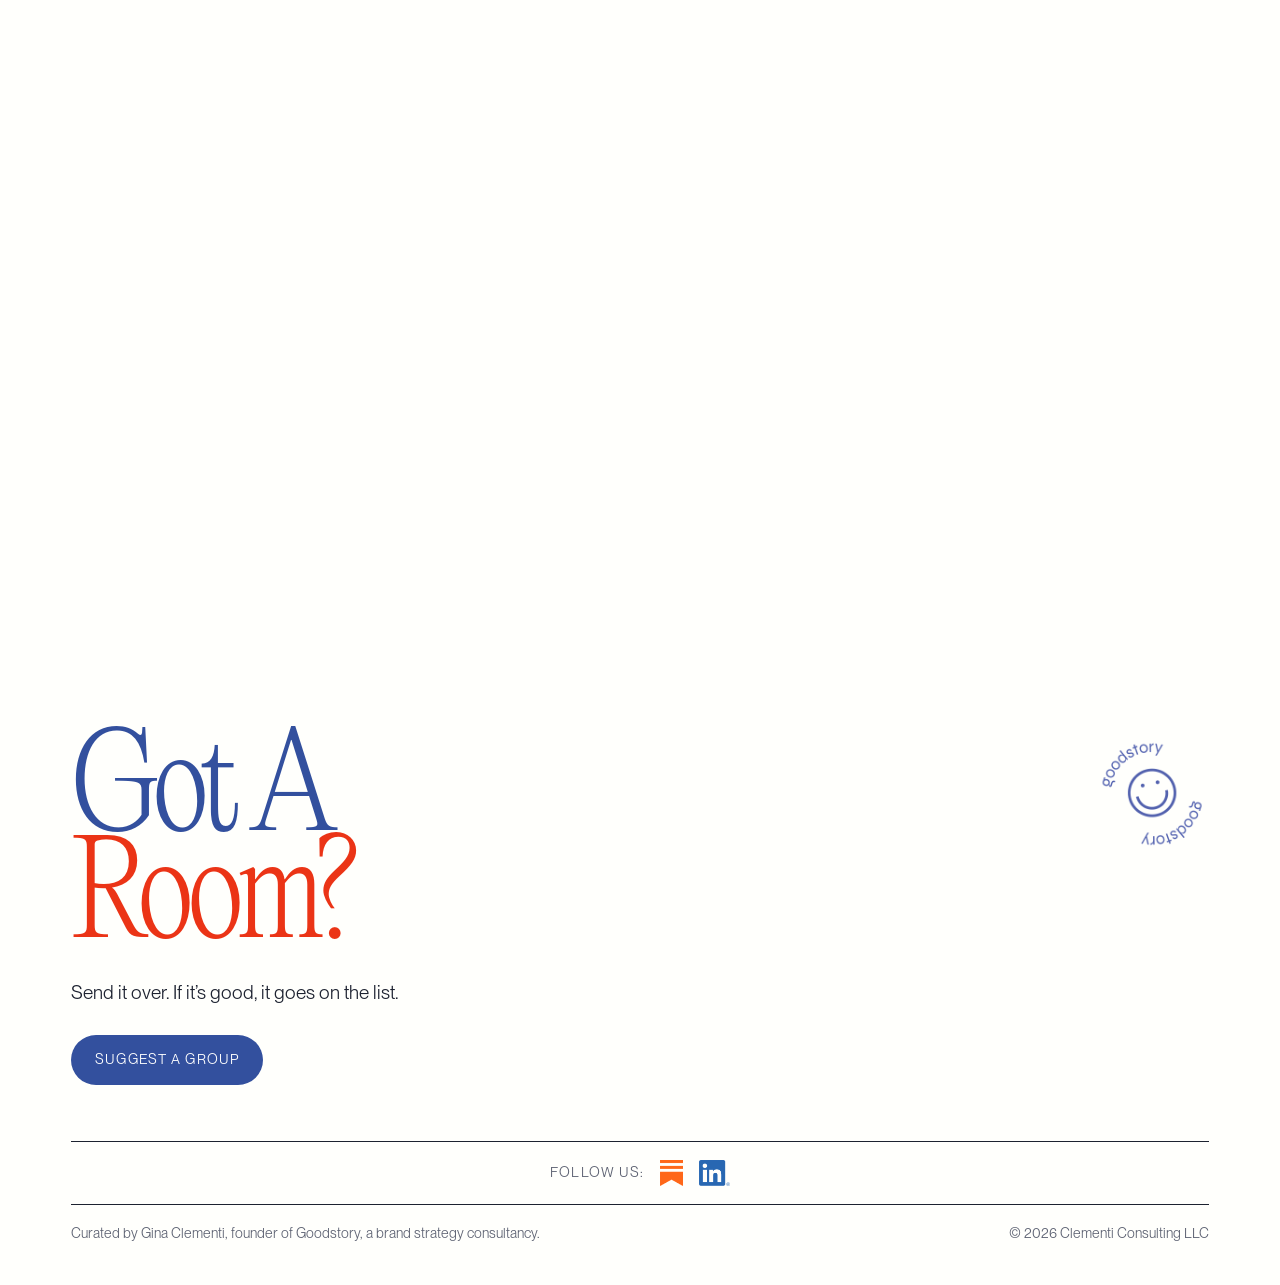
==== commit 6a05cb3d: "Footer headline: Got A Room?" ====
--- a/list-r7k2.html
+++ b/list-r7k2.html
@@ -147,7 +147,7 @@
   <footer class="footer">
     <div class="footer__top">
       <div>
-        <h2 class="footer__title">Know A Room That Belongs Here?</h2>
+        <h2 class="footer__title"><span>Got A</span> <span class="footer__accent">Room?</span></h2>
         <p class="footer__sub">Send it over. If it’s good, it goes on the list.</p>
         <a class="button button--blue" href="mailto:gina@itsagoodstory.com?subject=A%20room%20for%20the%20list">Suggest a group</a>
       </div>
--- a/styles.css
+++ b/styles.css
@@ -449,3 +449,14 @@
 .footer__title { letter-spacing: -.045em; }
 .section__title { letter-spacing: -.04em; text-transform: capitalize; }
 .group__name { letter-spacing: -.025em; }
+/* Brand of You: no dash, button centered under the copy */
+.byou__copy { padding-left: 0; padding-top: 0; }
+.byou__copy::before { display: none; }
+.byou__copy .button { display: table; margin: 1em auto 0; }
+
+/* Footer headline: big and stacked like the rest */
+.footer__title { font-size: clamp(64px, 10vw, 150px); line-height: .84; letter-spacing: -.055em; }
+.footer__title span { display: block; }
+.footer__title .footer__accent { color: var(--red); }
+.footer__sub { margin-top: 24px; }
+@media (max-width: 520px) { .footer__title { font-size: 19vw; } }
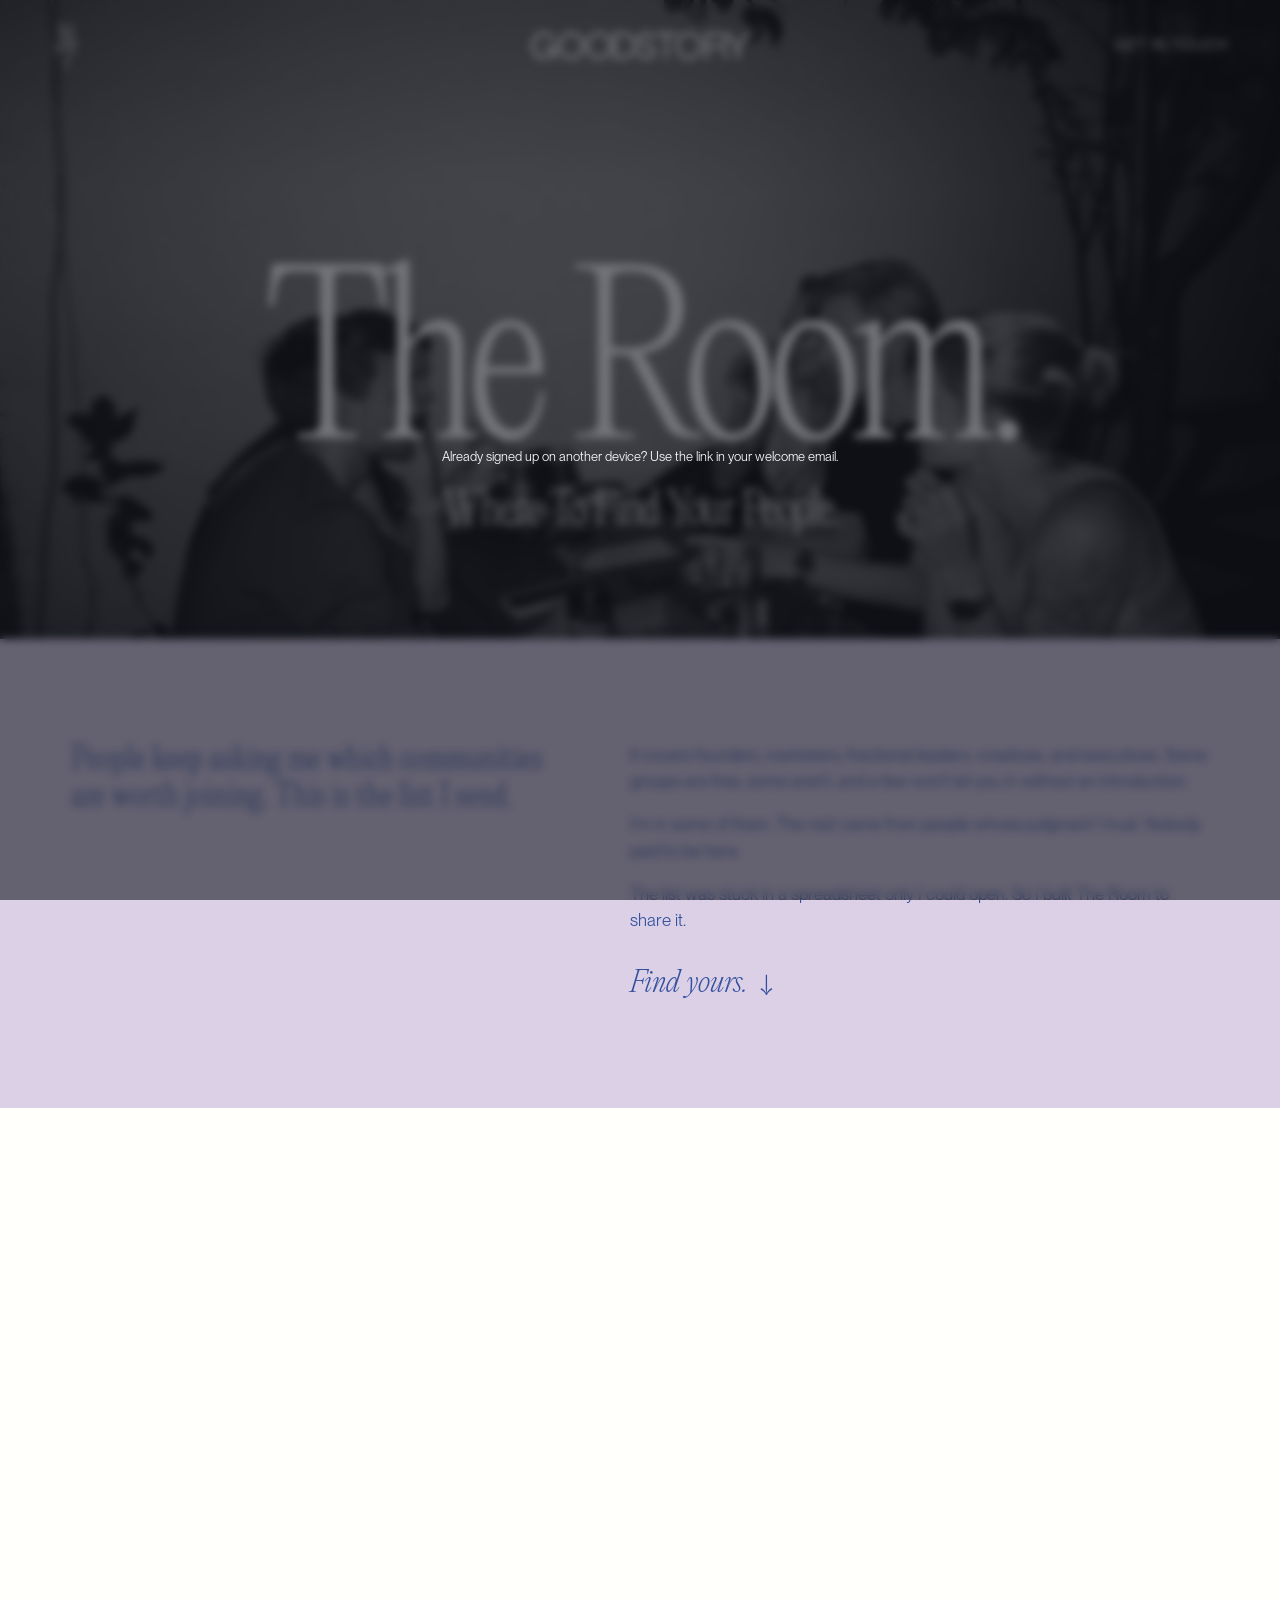
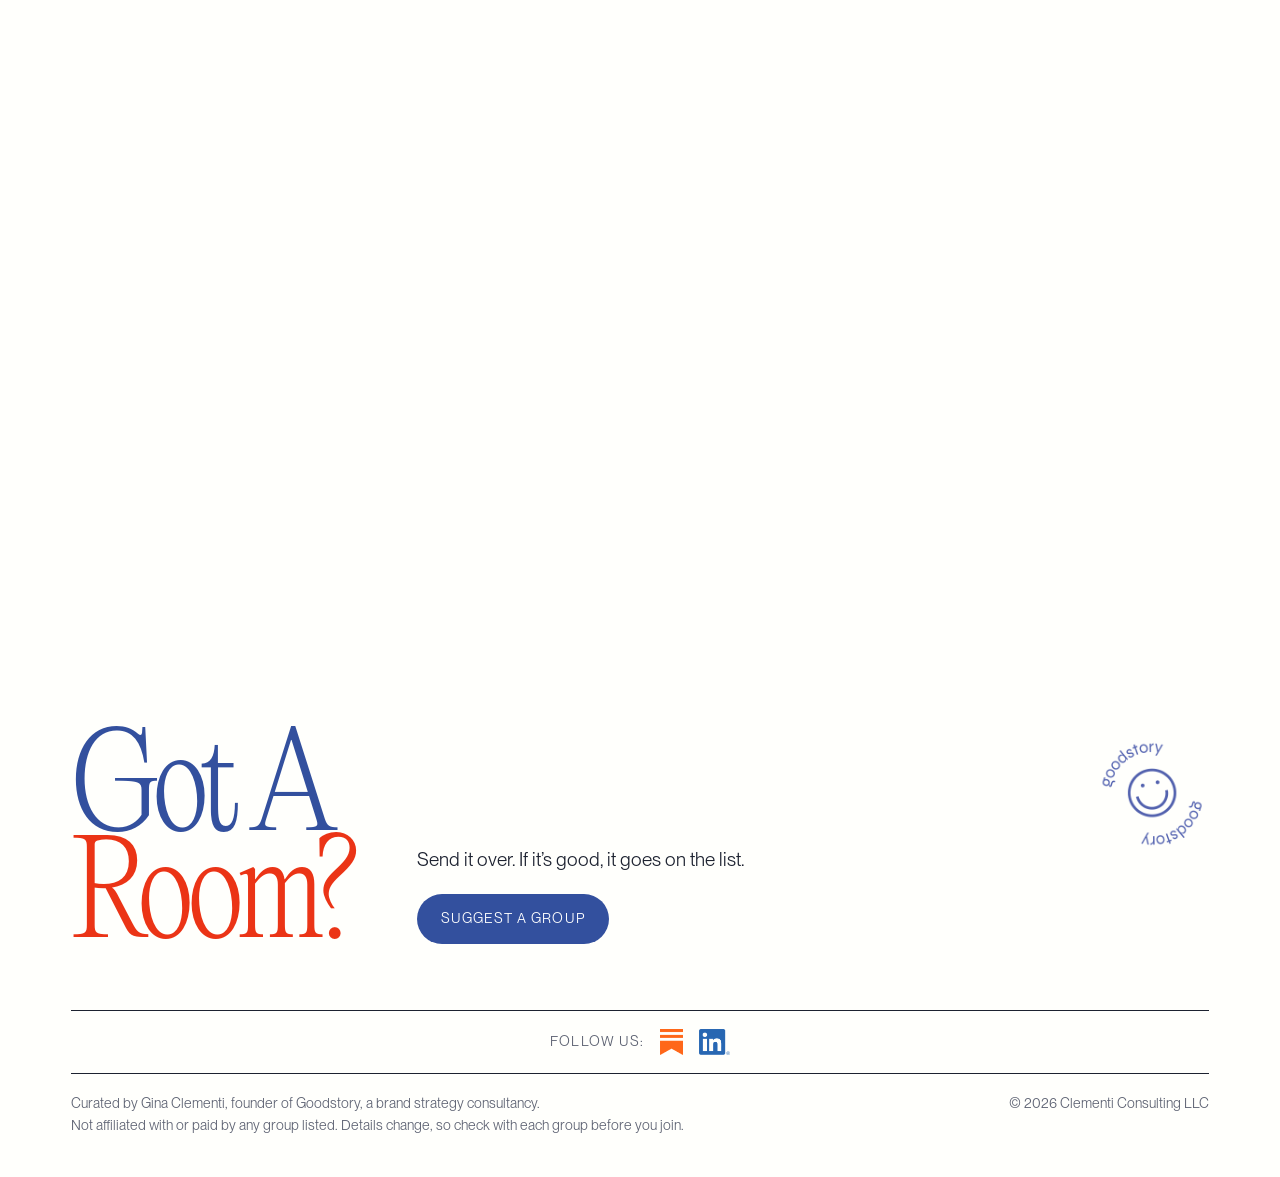
==== commit 0cbb2a0b: "Footer: tighter layout, not-affiliated disclaimer" ====
--- a/list-r7k2.html
+++ b/list-r7k2.html
@@ -146,8 +146,8 @@
 
   <footer class="footer">
     <div class="footer__top">
-      <div>
-        <h2 class="footer__title"><span>Got A</span> <span class="footer__accent">Room?</span></h2>
+      <h2 class="footer__title"><span>Got A</span> <span class="footer__accent">Room?</span></h2>
+      <div class="footer__cta">
         <p class="footer__sub">Send it over. If it’s good, it goes on the list.</p>
         <a class="button button--blue" href="mailto:gina@itsagoodstory.com?subject=A%20room%20for%20the%20list">Suggest a group</a>
       </div>
@@ -165,7 +165,7 @@
       </div>
     </div>
     <div class="footer__base">
-      <p>Curated by Gina Clementi, founder of Goodstory, a brand strategy consultancy.</p>
+      <p>Curated by Gina Clementi, founder of Goodstory, a brand strategy consultancy.<br>Not affiliated with or paid by any group listed. Details change, so check with each group before you join.</p>
       <p>© 2026 Clementi Consulting LLC</p>
     </div>
   </footer>
--- a/styles.css
+++ b/styles.css
@@ -460,3 +460,21 @@
 .footer__title .footer__accent { color: var(--red); }
 .footer__sub { margin-top: 24px; }
 @media (max-width: 520px) { .footer__title { font-size: 19vw; } }
+
+/* Footer: headline, CTA and badge on one line, no dead space */
+.footer__top {
+  display: grid;
+  grid-template-columns: auto minmax(0, 1fr) auto;
+  align-items: end;
+  gap: 24px clamp(32px, 5vw, 72px);
+}
+.footer__title { margin: 0; }
+.footer__cta { padding-bottom: 10px; max-width: 24em; }
+.footer__cta .footer__sub { margin: 0; }
+.footer__cta .button--blue { margin-top: 20px; }
+.footer .badge { align-self: start; }
+.footer__base p { line-height: 1.6; }
+@media (max-width: 820px) {
+  .footer__top { grid-template-columns: 1fr auto; }
+  .footer__cta { grid-column: 1 / -1; grid-row: 2; padding-bottom: 0; }
+}
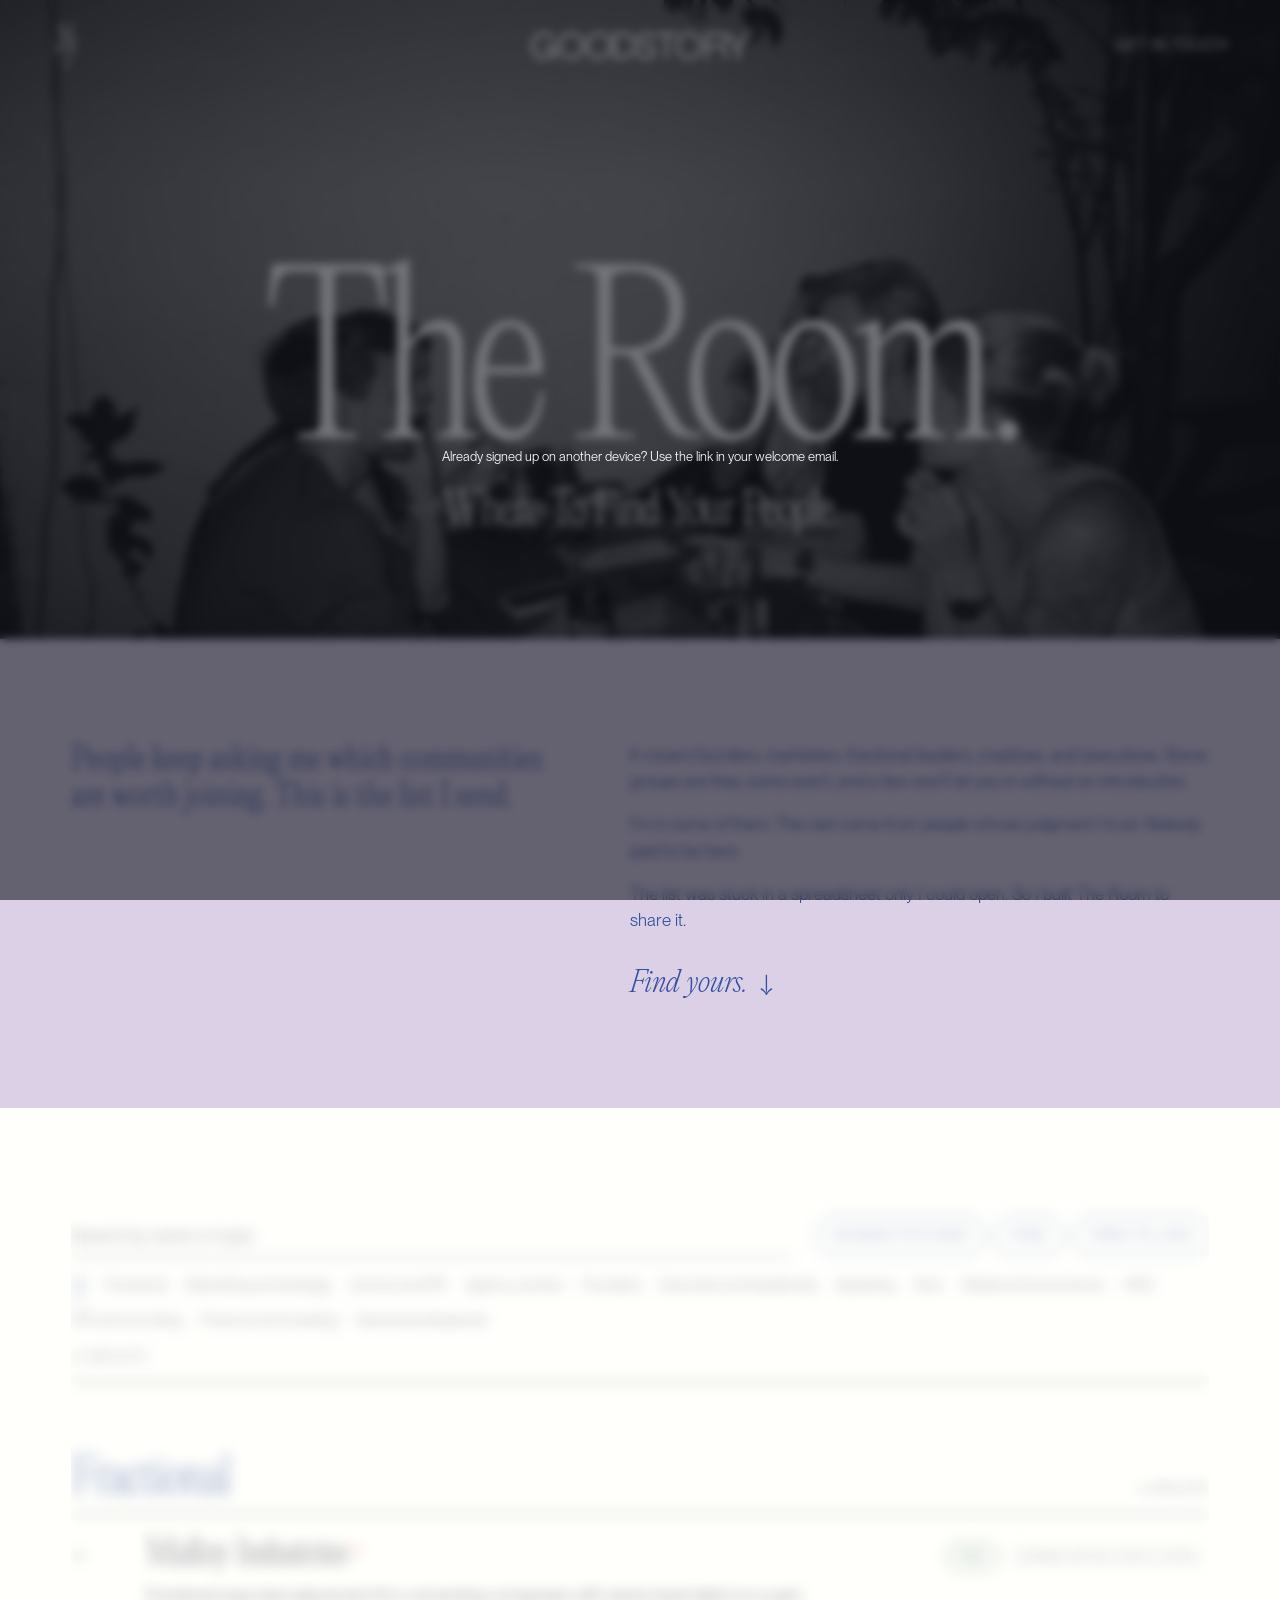
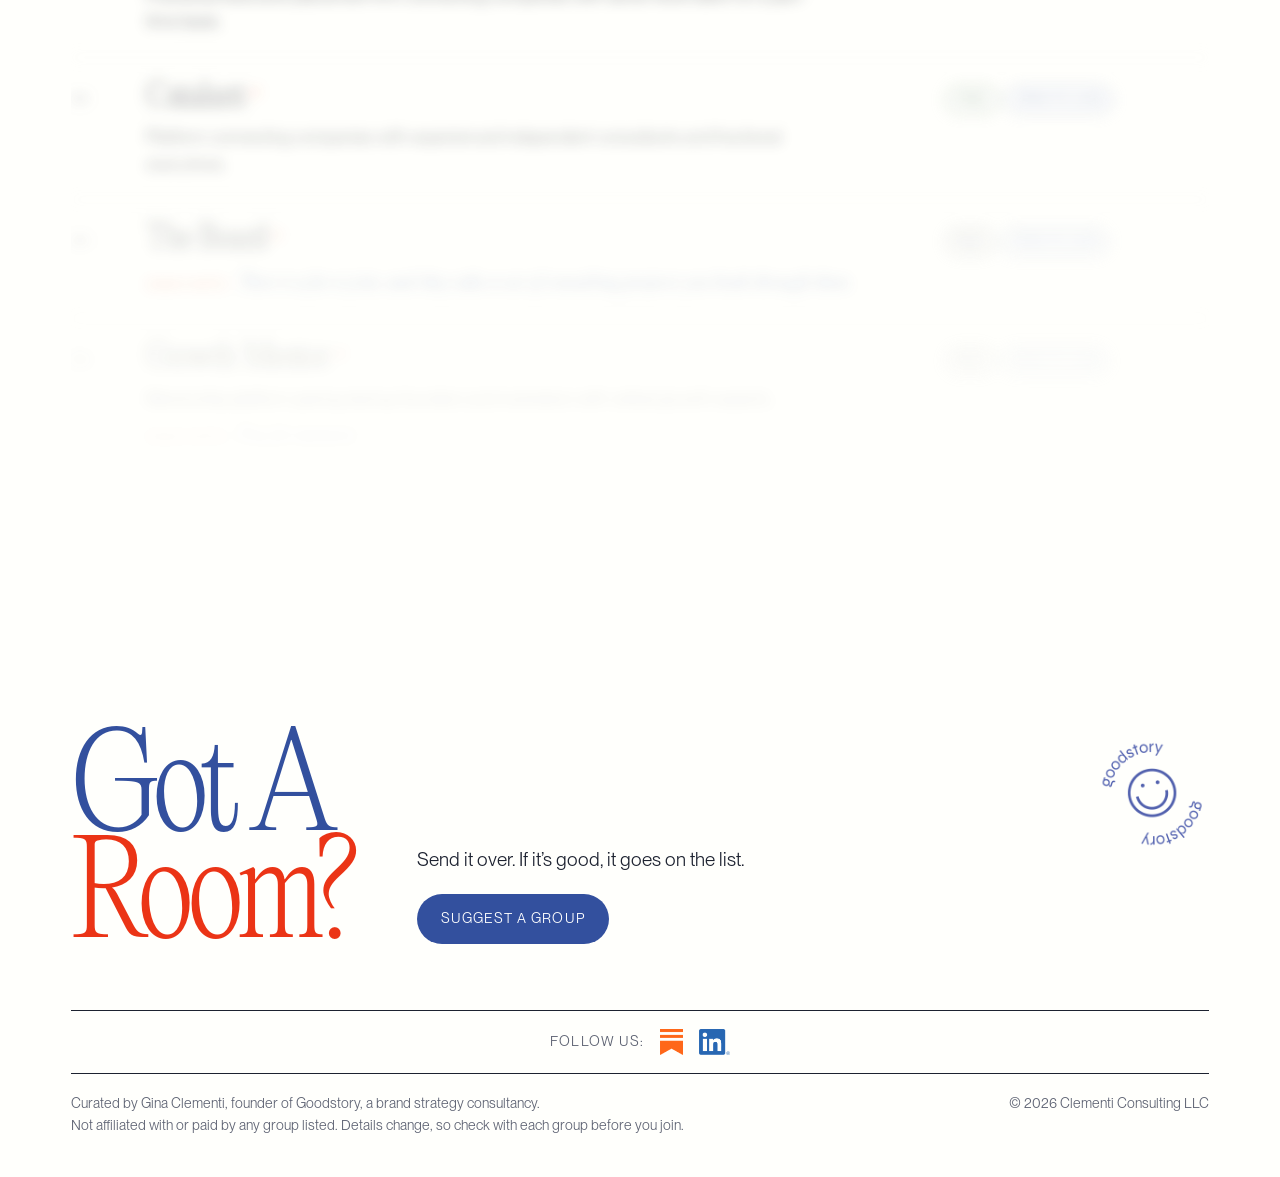
==== commit aab05dd0: "Refactor MutationObserver for form visibility trackingFix gate unlock: detect Flodesk form swap with" ====
--- a/list-r7k2.html
+++ b/list-r7k2.html
@@ -196,13 +196,14 @@
           setTimeout(function () { if (submitted) unlock(); }, 4000); // fallback
         }
       }, true);
-      new MutationObserver(function () {
-        if (!submitted) return;
-        var f = box.querySelector("form");
-        var gone = !f || f.offsetParent === null || !box.querySelector("input[type=text], input[type=email]") ||
-          [].every.call(box.querySelectorAll("input[type=text], input[type=email]"), function (i) { return i.offsetParent === null; });
-        if (gone) unlock();
-      }).observe(box, { childList: true, subtree: true, attributes: true });
+      var sawForm = false;
+new MutationObserver(function () {
+  var inputs = box.querySelectorAll("input[type=text], input[type=email]");
+  var visible = [].some.call(inputs, function (i) { return i.offsetParent !== null; });
+  if (visible) { sawForm = true; return; }
+  // The form was on screen and now it is not: Flodesk swapped in its thank-you message.
+  if (sawForm || submitted) unlock();
+}).observe(box, { childList: true, subtree: true, attributes: true });
     })();
   </script>
 </body>
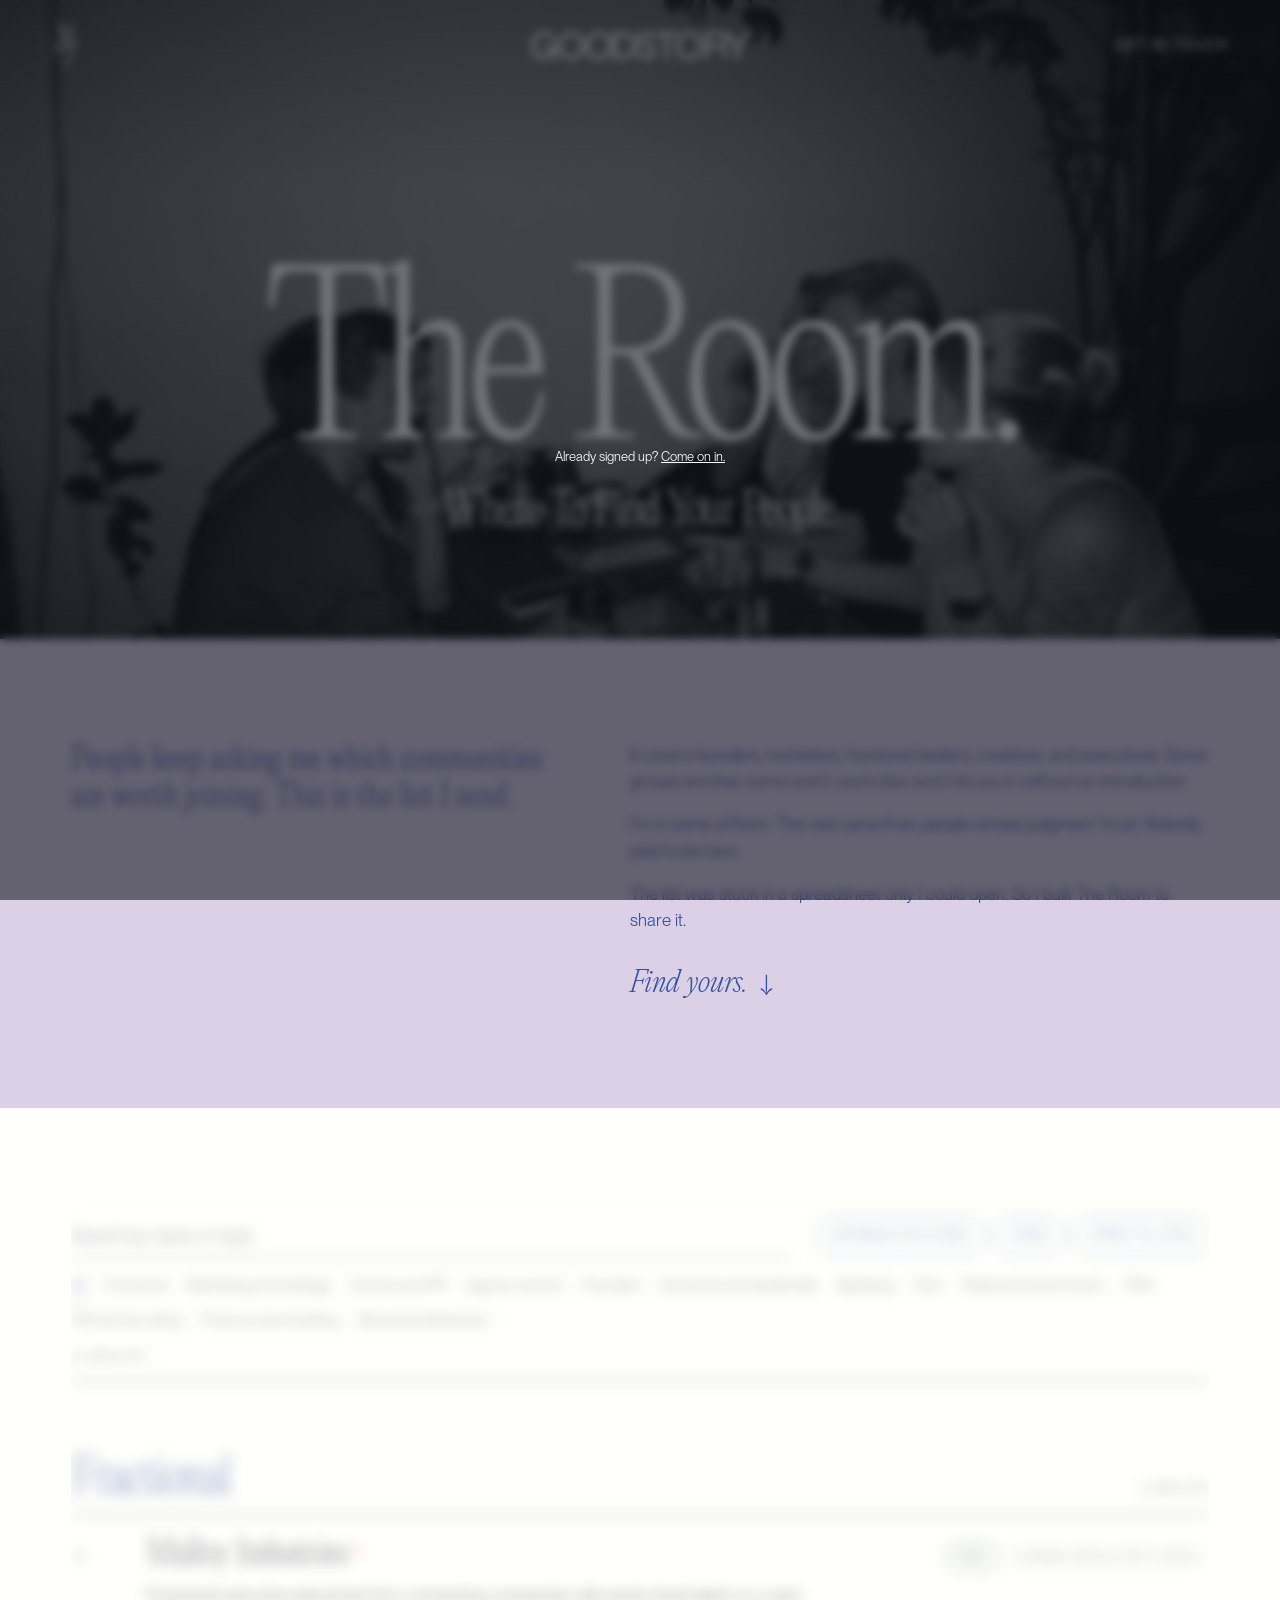
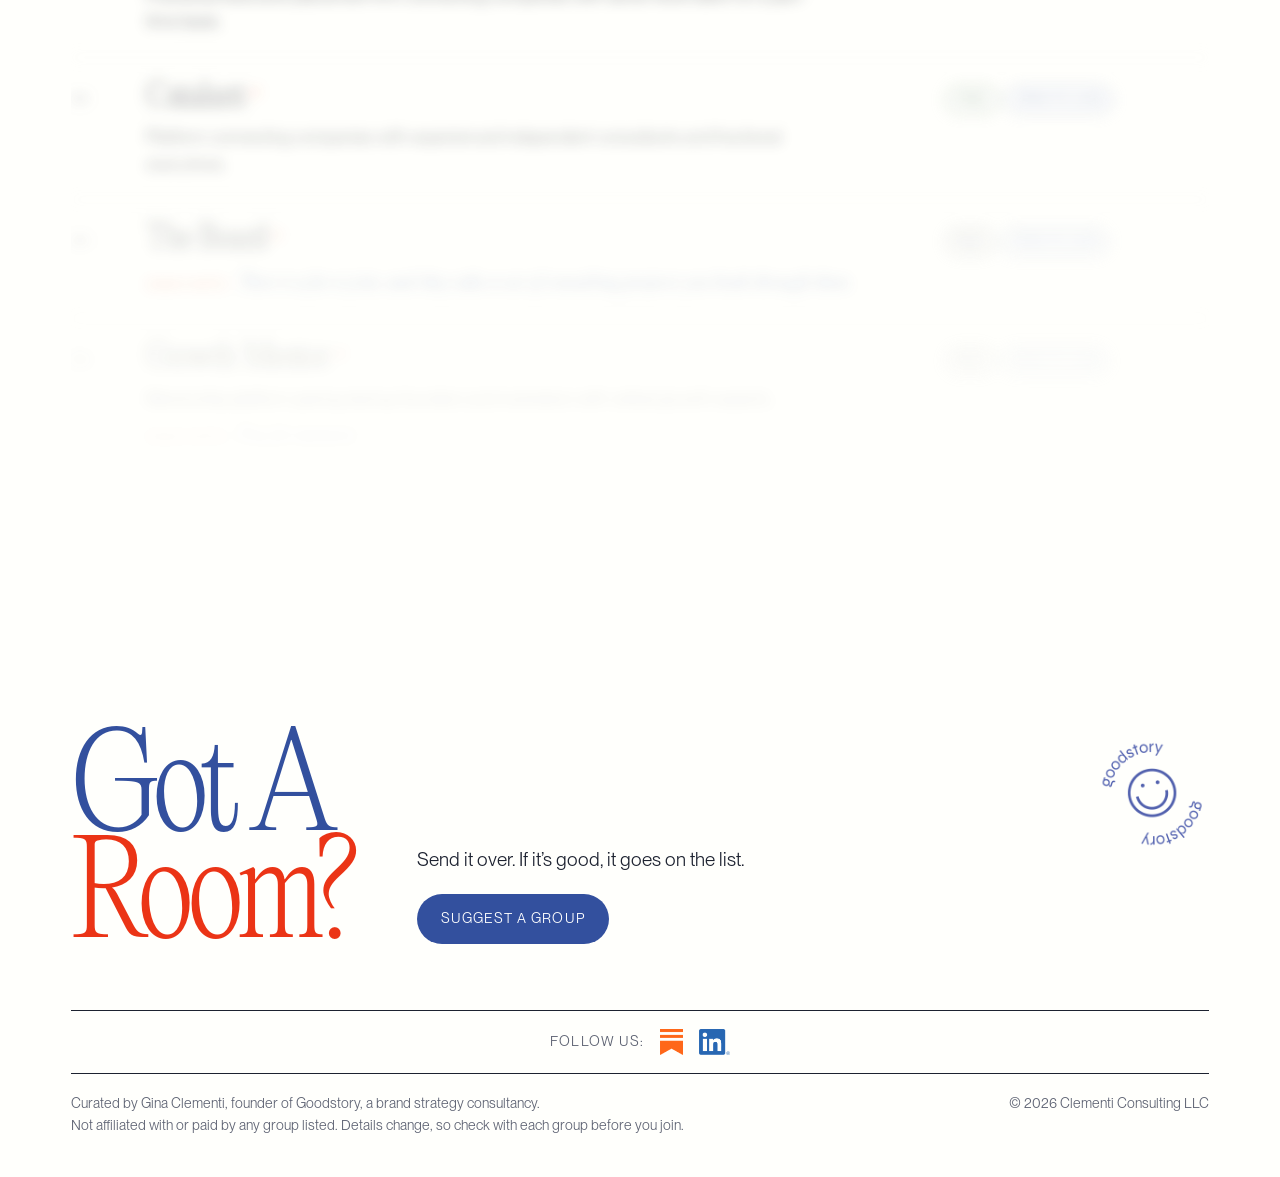
==== commit c10a9df6: "Gate: add Come on in link and form-didn't-load fallback" ====
--- a/list-r7k2.html
+++ b/list-r7k2.html
@@ -99,7 +99,7 @@
               containerEl: '#fd-form-6ad8dcfd21298a131143dacb'
             });
           </script>
-          <p class="gate__fine">Already signed up on another device? Use the link in your welcome email.</p>
+          <p class="gate__fine">Already signed up? <a href="?in=1" style="color:inherit;text-decoration:underline">Come on in.</a></p>
         </div>
       </div>
       <div class="directory__body">
@@ -197,13 +197,22 @@
         }
       }, true);
       var sawForm = false;
+var fb = null;
 new MutationObserver(function () {
   var inputs = box.querySelectorAll("input[type=text], input[type=email]");
   var visible = [].some.call(inputs, function (i) { return i.offsetParent !== null; });
-  if (visible) { sawForm = true; return; }
+  if (visible) { sawForm = true; if (fb) { fb.remove(); fb = null; } return; }
   // The form was on screen and now it is not: Flodesk swapped in its thank-you message.
   if (sawForm || submitted) unlock();
 }).observe(box, { childList: true, subtree: true, attributes: true });
+// If the form never shows up (blocker, private tab, slow connection), say so instead of leaving a blank card.
+setTimeout(function () {
+  if (done || sawForm) return;
+  fb = document.createElement("p");
+  fb.className = "gate__fine";
+  fb.textContent = "The sign-up form didn\u2019t load. Refresh the page, or email gina@itsagoodstory.com and I\u2019ll send you the link.";
+  box.parentNode.insertBefore(fb, box.nextSibling);
+}, 6000);
     })();
   </script>
 </body>
